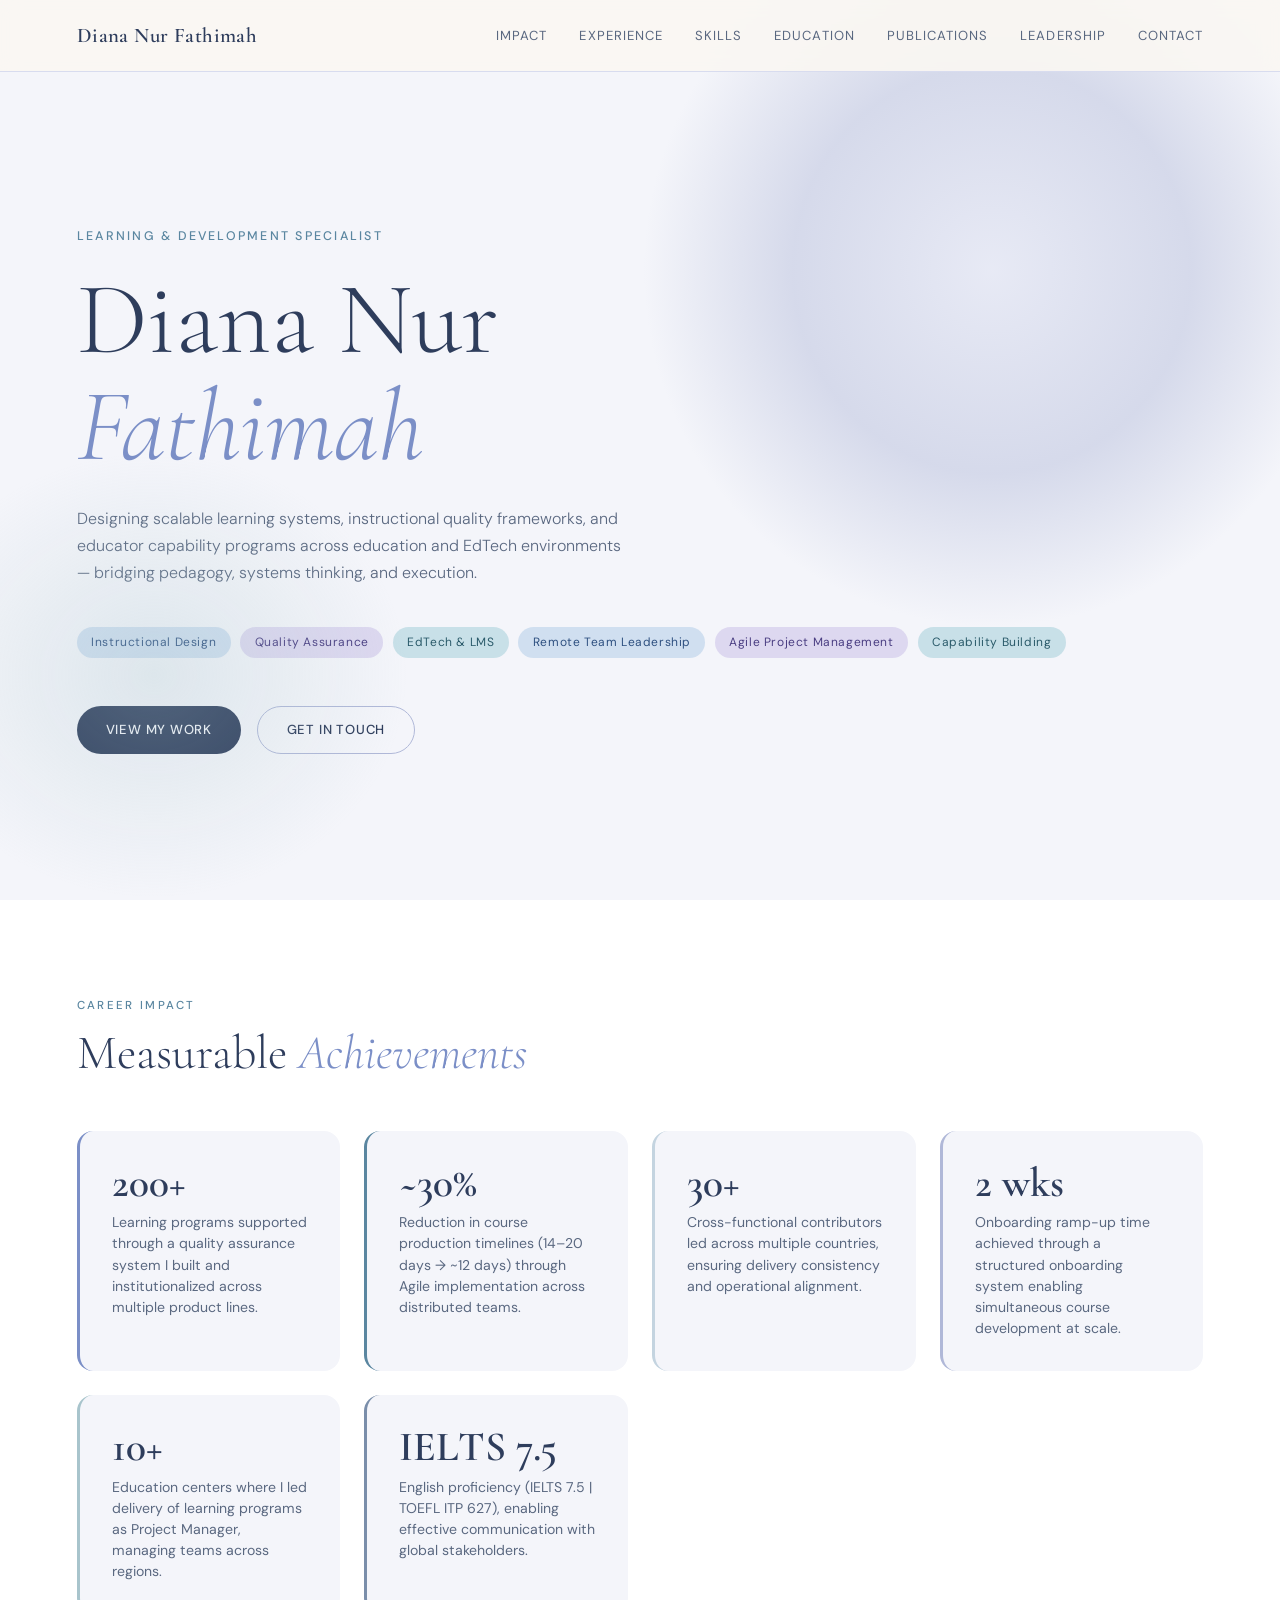
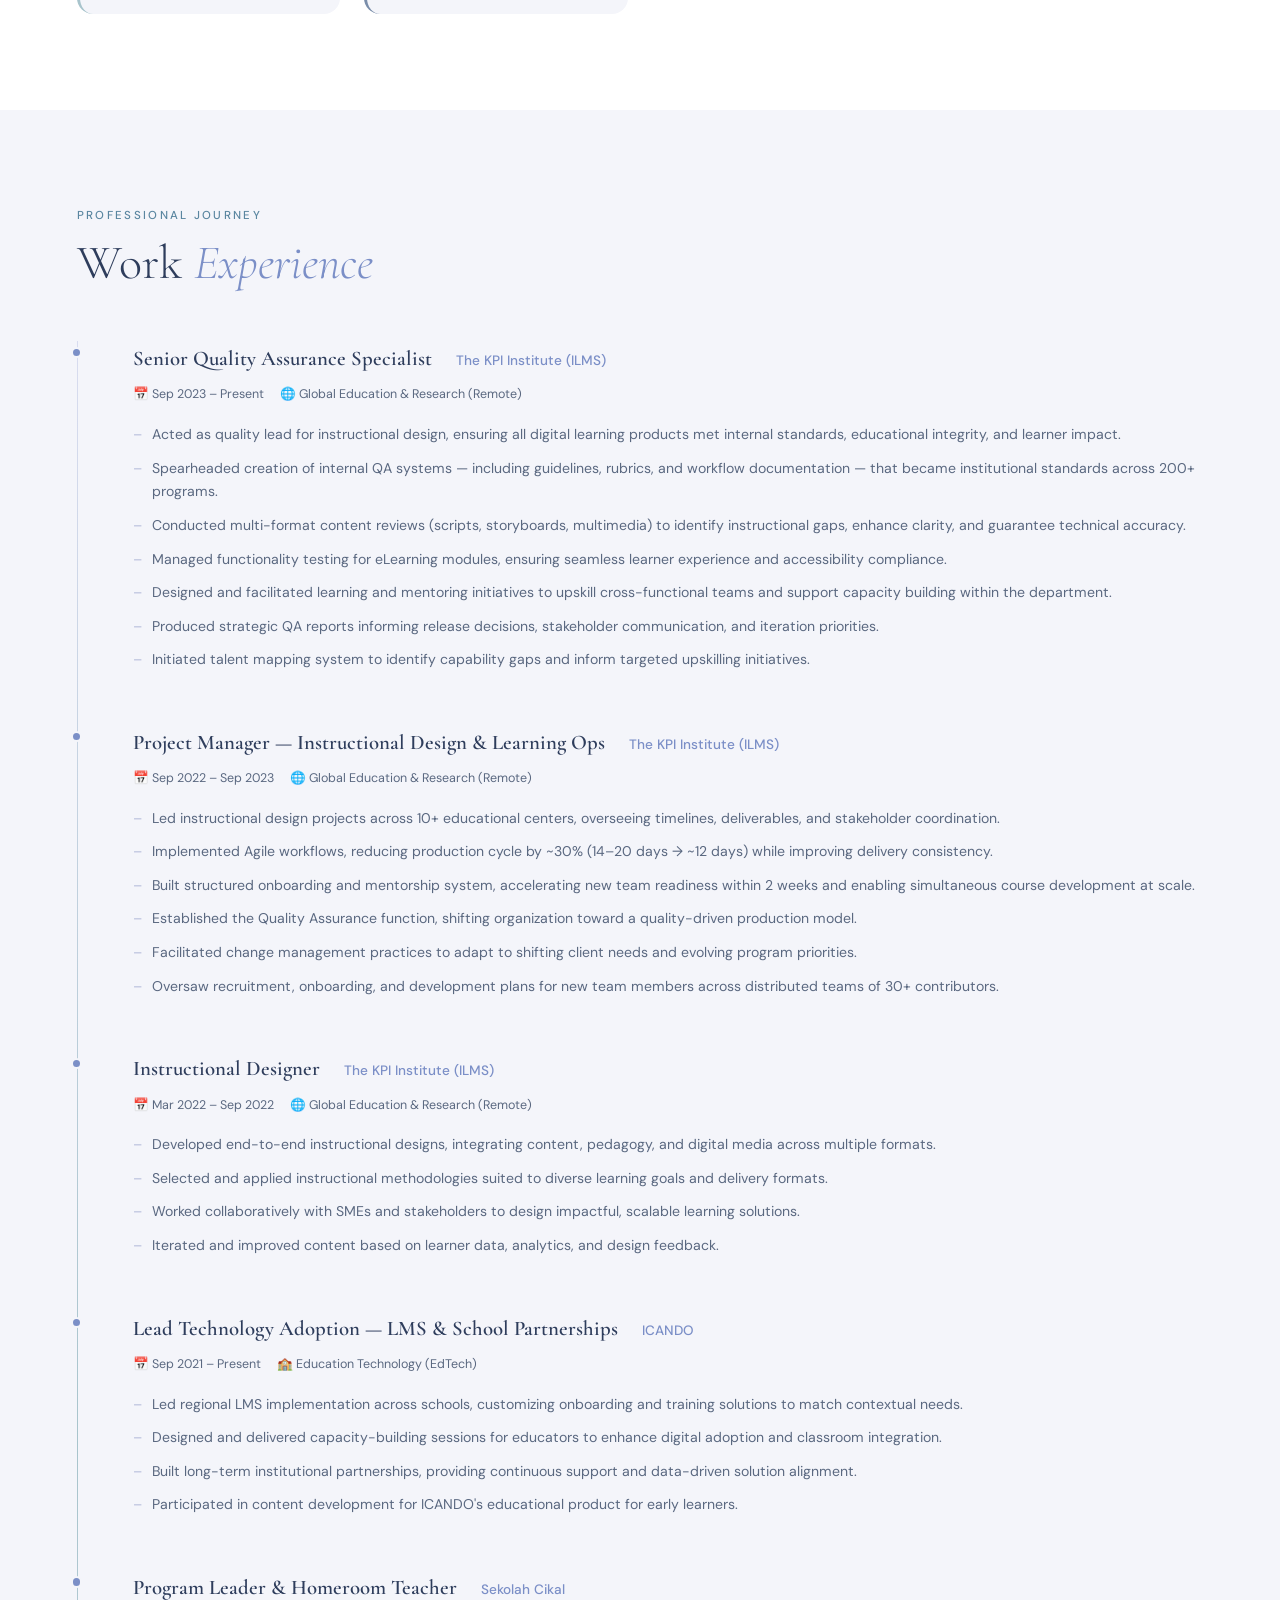
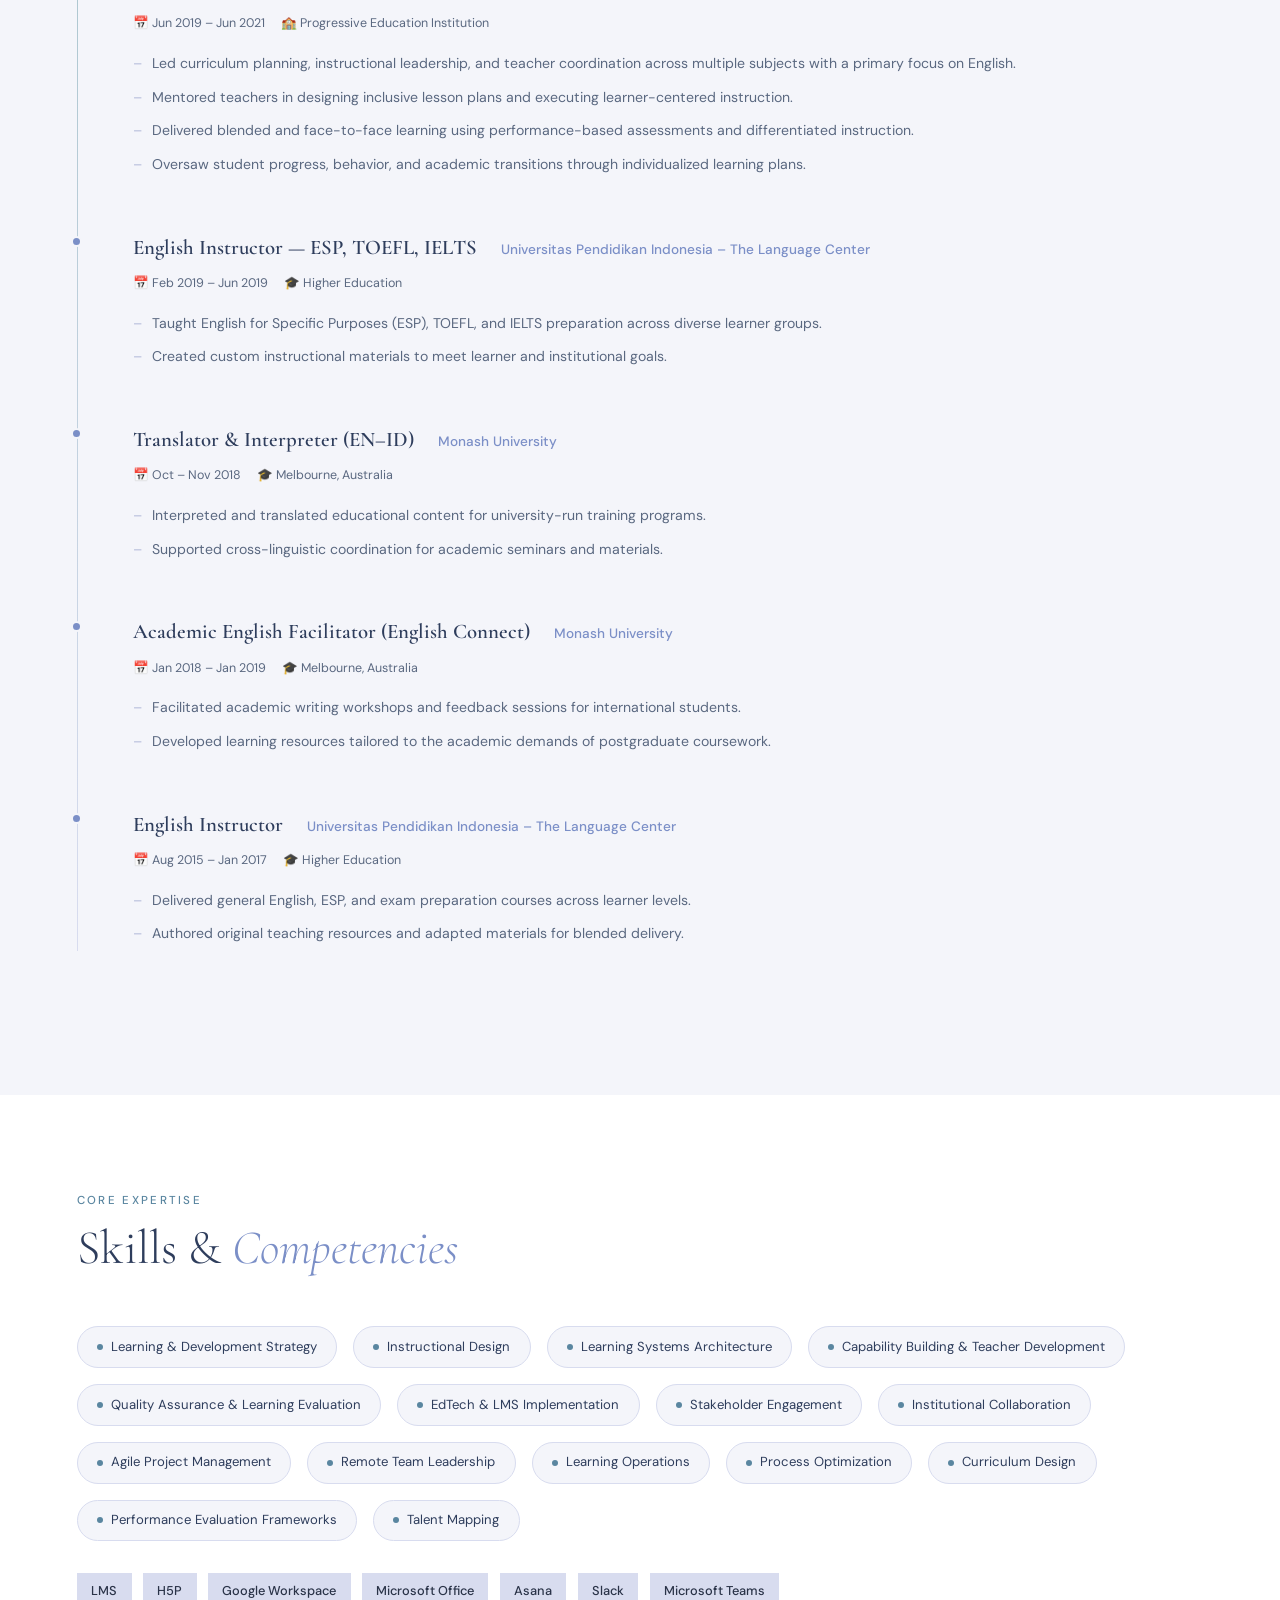
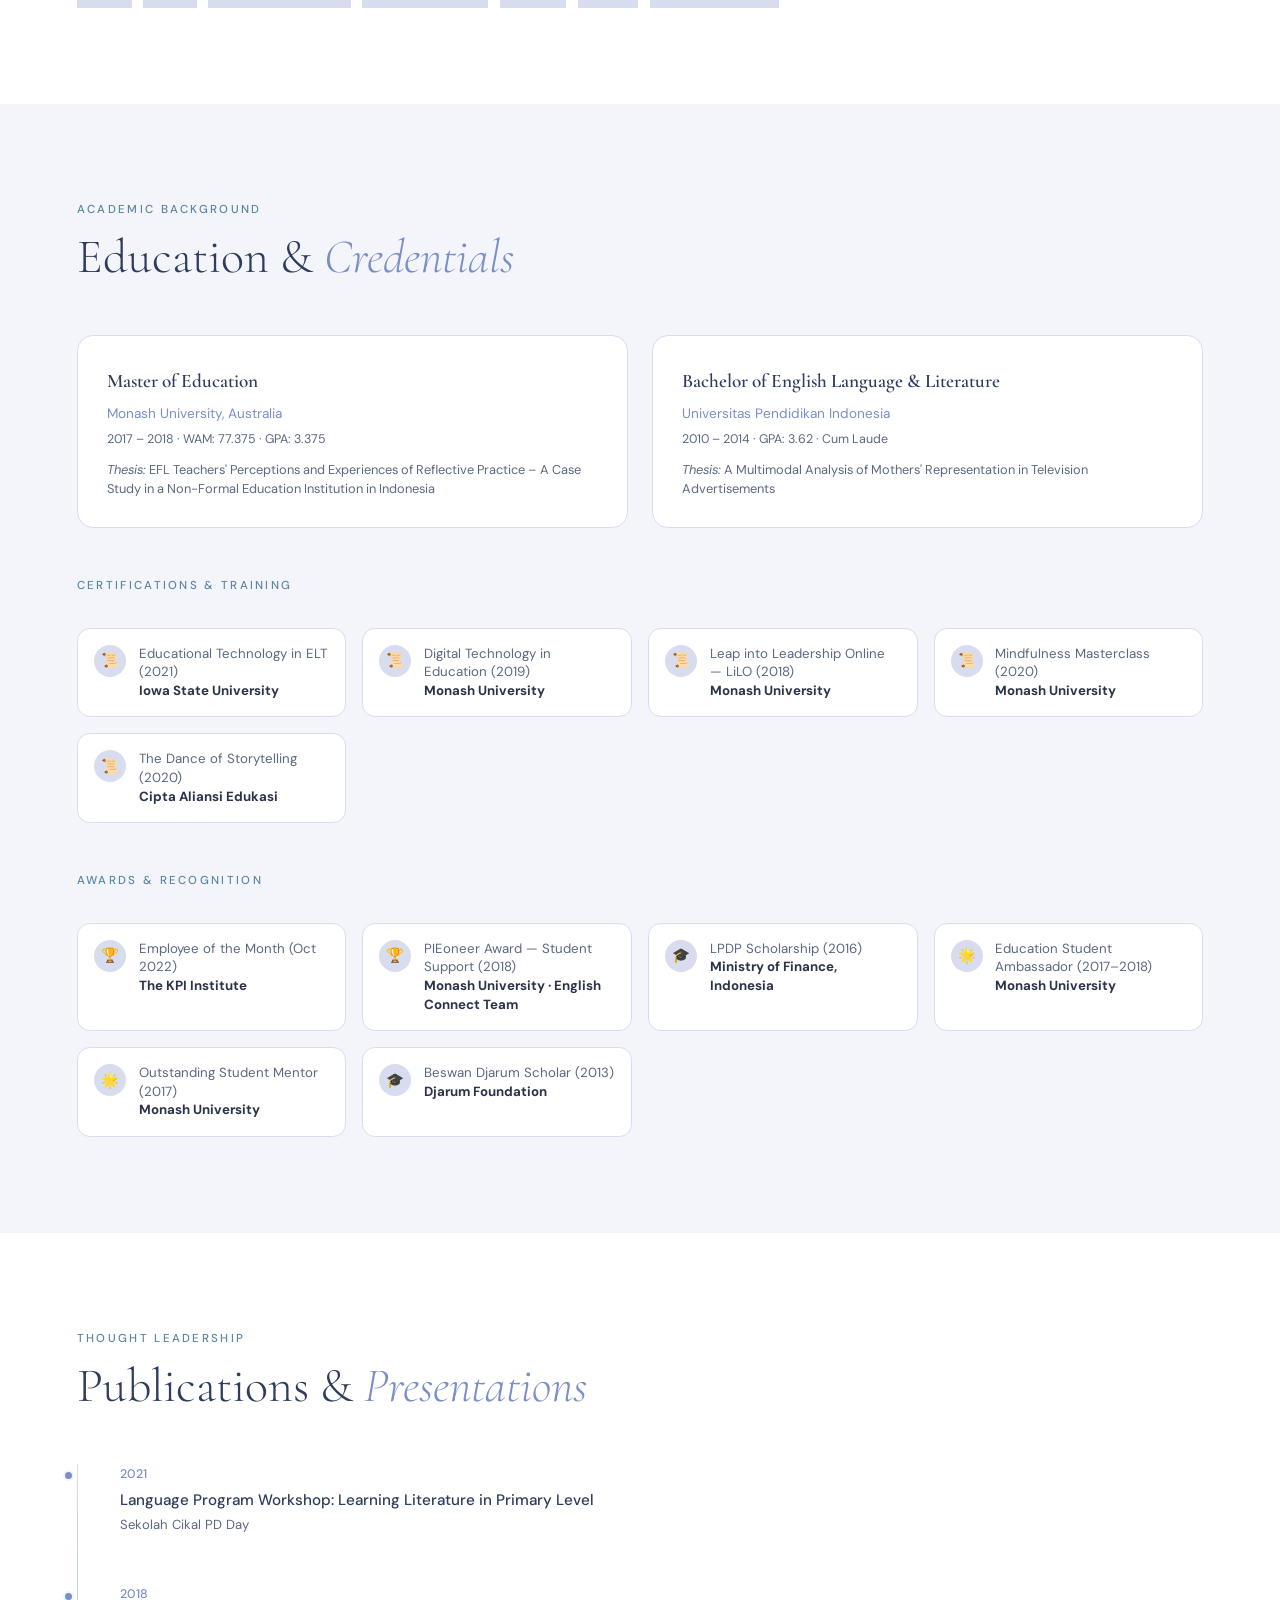
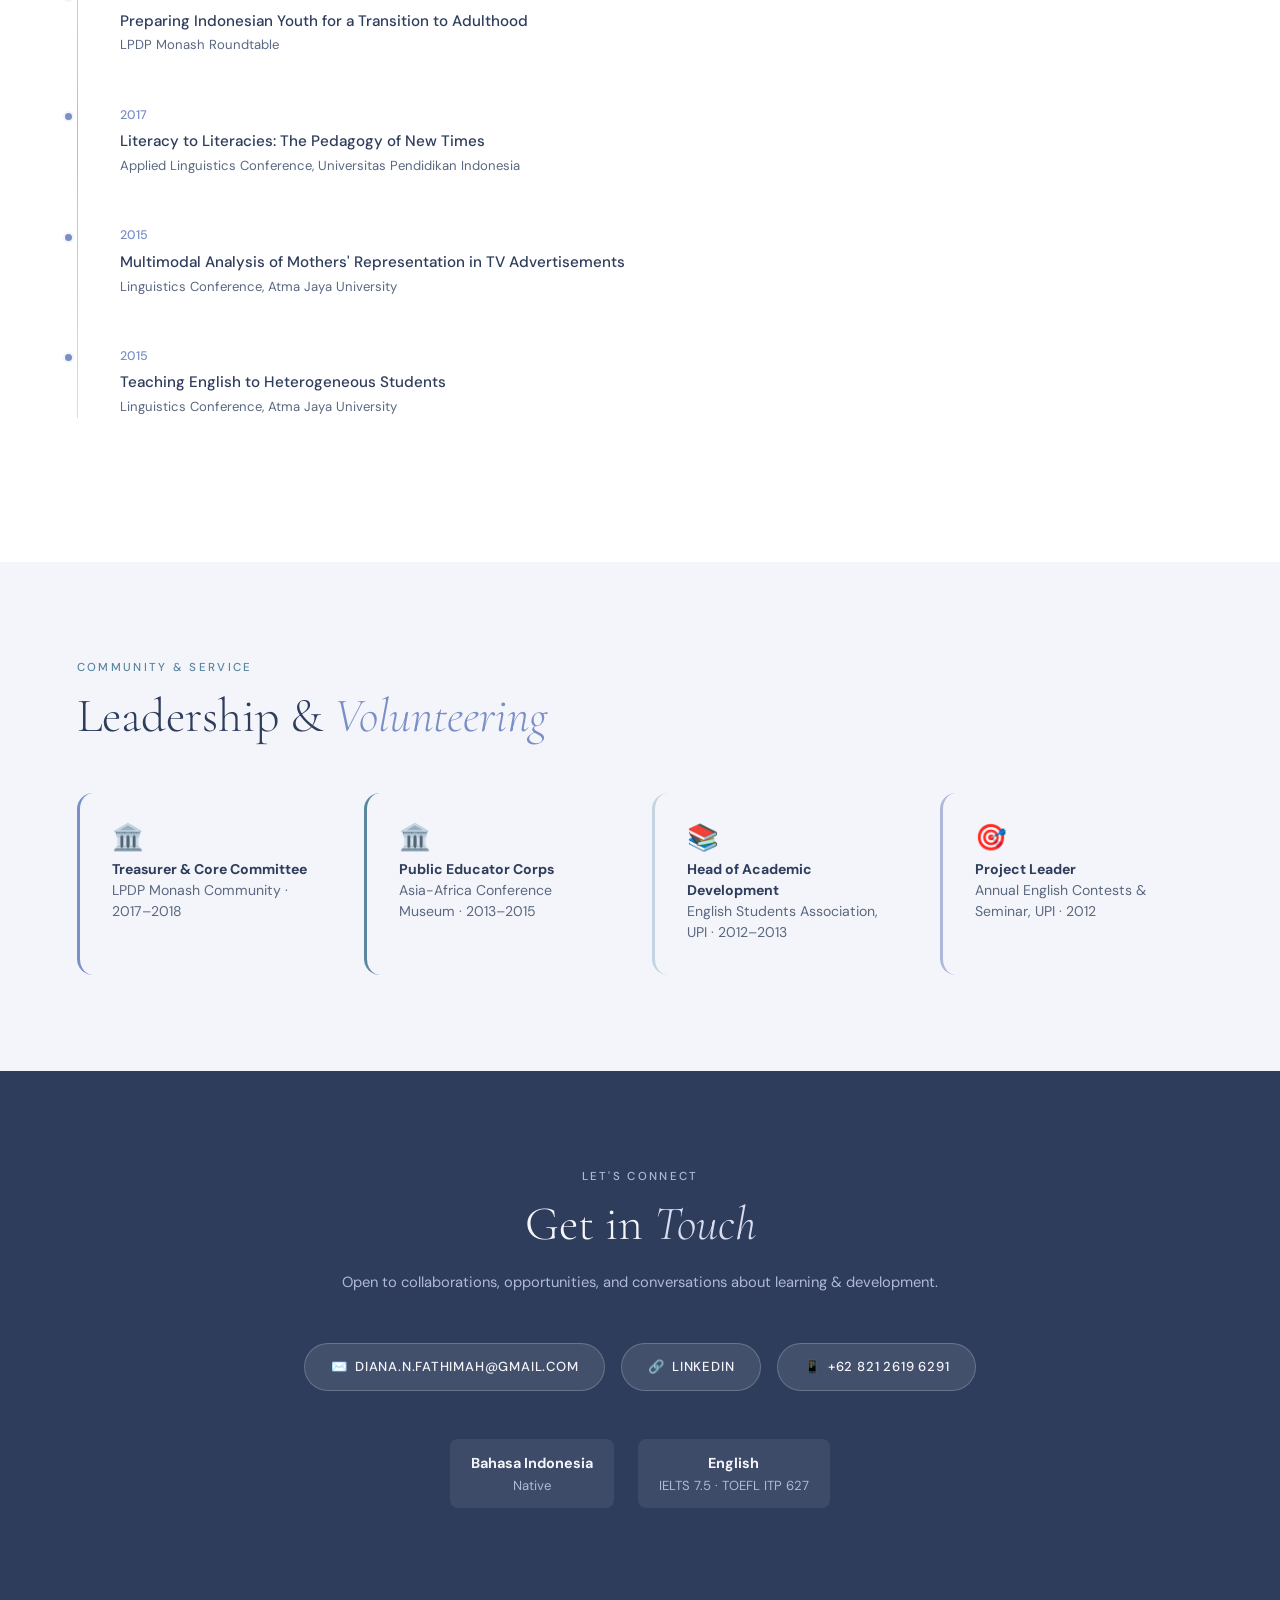
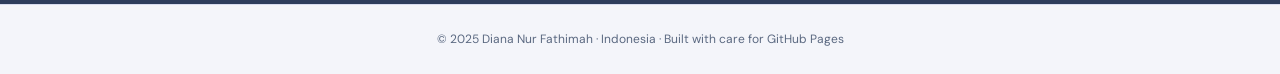
==== index.html @ 59bda188 "Add files via upload" ====
<!DOCTYPE html>
<html lang="en">
<head>
  <meta charset="UTF-8" />
  <meta name="viewport" content="width=device-width, initial-scale=1.0" />
  <title>Diana Nur Fathimah | Learning & Development Specialist</title>
  <link rel="preconnect" href="https://fonts.googleapis.com" />
  <link rel="preconnect" href="https://fonts.gstatic.com" crossorigin />
  <link href="https://fonts.googleapis.com/css2?family=Cormorant+Garamond:ital,wght@0,300;0,400;0,600;1,300;1,400&family=DM+Sans:wght@300;400;500&display=swap" rel="stylesheet" />
  <style>
    *, *::before, *::after { box-sizing: border-box; margin: 0; padding: 0; }

    :root {
      --cream:     #F4F5FA;
      --blush:     #D8DCEF;
      --dusty:     #B0B8D8;
      --sage:      #A8C4CC;
      --sage-dark: #5A86A0;
      --mist:      #C4D4E0;
      --warm-mid:  #7A8EAA;
      --warm-dark: #2E3D5C;
      --text:      #2A3348;
      --text-soft: #5A6880;
      --white:     #FFFFFF;
      --accent:    #7B8FC7;
    }

    html { scroll-behavior: smooth; }

    body {
      font-family: 'DM Sans', sans-serif;
      background-color: var(--cream);
      color: var(--text);
      line-height: 1.7;
      font-size: 15px;
    }

    /* ── NAV ── */
    nav {
      position: fixed;
      top: 0; left: 0; right: 0;
      z-index: 100;
      display: flex;
      justify-content: space-between;
      align-items: center;
      padding: 1.1rem 6vw;
      background: rgba(250,247,242,0.92);
      backdrop-filter: blur(10px);
      border-bottom: 1px solid var(--blush);
    }
    .nav-logo {
      font-family: 'Cormorant Garamond', serif;
      font-size: 1.3rem;
      font-weight: 600;
      color: var(--warm-dark);
      letter-spacing: 0.02em;
    }
    .nav-links { display: flex; gap: 2rem; list-style: none; }
    .nav-links a {
      text-decoration: none;
      color: var(--text-soft);
      font-size: 0.82rem;
      font-weight: 400;
      letter-spacing: 0.08em;
      text-transform: uppercase;
      transition: color 0.2s;
    }
    .nav-links a:hover { color: var(--accent); }

    /* ── HERO ── */
    .hero {
      min-height: 100vh;
      display: flex;
      flex-direction: column;
      justify-content: center;
      padding: 10rem 6vw 5rem;
      position: relative;
      overflow: hidden;
    }
    .hero::before {
      content: '';
      position: absolute;
      top: -10%; right: -5%;
      width: 55vw; height: 80vh;
      background: radial-gradient(ellipse at center, #D8DCEF 0%, #B0B8D8 40%, transparent 70%);
      opacity: 0.45;
      border-radius: 50%;
      pointer-events: none;
    }
    .hero::after {
      content: '';
      position: absolute;
      bottom: 0; left: -8%;
      width: 40vw; height: 50vh;
      background: radial-gradient(ellipse at center, #A8C4CC 0%, transparent 70%);
      opacity: 0.3;
      border-radius: 50%;
      pointer-events: none;
    }
    .hero-eyebrow {
      font-family: 'DM Sans', sans-serif;
      font-size: 0.78rem;
      font-weight: 500;
      letter-spacing: 0.18em;
      text-transform: uppercase;
      color: var(--sage-dark);
      margin-bottom: 1.2rem;
      animation: fadeUp 0.8s ease both;
    }
    .hero-name {
      font-family: 'Cormorant Garamond', serif;
      font-size: clamp(3.2rem, 8vw, 7rem);
      font-weight: 300;
      line-height: 1.05;
      color: var(--warm-dark);
      margin-bottom: 1.5rem;
      animation: fadeUp 0.8s 0.1s ease both;
    }
    .hero-name em {
      font-style: italic;
      color: var(--accent);
    }
    .hero-tagline {
      font-size: 1rem;
      color: var(--text-soft);
      max-width: 560px;
      font-weight: 300;
      margin-bottom: 2.5rem;
      animation: fadeUp 0.8s 0.2s ease both;
    }
    .hero-badges {
      display: flex; flex-wrap: wrap; gap: 0.6rem;
      margin-bottom: 3rem;
      animation: fadeUp 0.8s 0.3s ease both;
    }
    .badge {
      display: inline-block;
      padding: 0.35rem 0.9rem;
      border-radius: 2rem;
      font-size: 0.75rem;
      font-weight: 400;
      letter-spacing: 0.05em;
    }
    .badge-sage  { background: #D0DFF0; color: #2E5080; }
    .badge-blush { background: #DDD8F0; color: #4A3E82; }
    .badge-mist  { background: #C8E0E8; color: #2A5A6A; }
    .hero-cta {
      display: flex; gap: 1rem; flex-wrap: wrap;
      animation: fadeUp 0.8s 0.4s ease both;
    }
    .btn {
      display: inline-flex; align-items: center; gap: 0.5rem;
      padding: 0.75rem 1.8rem;
      border-radius: 2rem;
      font-size: 0.82rem;
      font-weight: 500;
      letter-spacing: 0.06em;
      text-transform: uppercase;
      text-decoration: none;
      cursor: pointer;
      transition: transform 0.2s, box-shadow 0.2s;
      border: none;
    }
    .btn:hover { transform: translateY(-2px); box-shadow: 0 8px 20px rgba(0,0,0,0.1); }
    .btn-primary { background: var(--warm-dark); color: var(--cream); }
    .btn-outline { background: transparent; color: var(--warm-dark); border: 1.5px solid var(--dusty); }

    /* ── SECTIONS ── */
    section { padding: 6rem 6vw; }
    .section-label {
      font-size: 0.72rem;
      font-weight: 500;
      letter-spacing: 0.2em;
      text-transform: uppercase;
      color: var(--sage-dark);
      margin-bottom: 0.6rem;
    }
    .section-title {
      font-family: 'Cormorant Garamond', serif;
      font-size: clamp(2rem, 4vw, 3rem);
      font-weight: 300;
      color: var(--warm-dark);
      line-height: 1.2;
      margin-bottom: 3rem;
    }
    .section-title em { font-style: italic; color: var(--accent); }

    /* ── ACHIEVEMENTS ── */
    #achievements { background: var(--white); }
    .achieve-grid {
      display: grid;
      grid-template-columns: repeat(auto-fit, minmax(260px, 1fr));
      gap: 1.5rem;
    }
    .achieve-card {
      padding: 2rem;
      border-radius: 1rem;
      background: var(--cream);
      border-left: 3px solid transparent;
      transition: transform 0.2s, box-shadow 0.2s;
      position: relative;
    }
    .achieve-card:hover { transform: translateY(-4px); box-shadow: 0 12px 30px rgba(0,0,0,0.07); }
    .achieve-card:nth-child(1) { border-color: var(--accent); }
    .achieve-card:nth-child(2) { border-color: var(--sage-dark); }
    .achieve-card:nth-child(3) { border-color: var(--mist); }
    .achieve-card:nth-child(4) { border-color: var(--dusty); }
    .achieve-card:nth-child(5) { border-color: var(--sage); }
    .achieve-card:nth-child(6) { border-color: var(--warm-mid); }
    .achieve-stat {
      font-family: 'Cormorant Garamond', serif;
      font-size: 2.6rem;
      font-weight: 600;
      color: var(--warm-dark);
      line-height: 1;
      margin-bottom: 0.5rem;
    }
    .achieve-desc { font-size: 0.88rem; color: var(--text-soft); line-height: 1.5; }

    /* ── EXPERIENCE ── */
    #experience { background: var(--cream); }
    .timeline { position: relative; padding-left: 2rem; }
    .timeline::before {
      content: '';
      position: absolute;
      left: 0; top: 0; bottom: 0;
      width: 1px;
      background: linear-gradient(to bottom, var(--blush), var(--sage), var(--blush));
    }
    .timeline-item {
      position: relative;
      margin-bottom: 3rem;
      padding-left: 1.5rem;
      opacity: 0;
      transform: translateX(-20px);
      transition: opacity 0.5s ease, transform 0.5s ease;
    }
    .timeline-item.visible { opacity: 1; transform: translateX(0); }
    .timeline-dot {
      position: absolute;
      left: -2.35rem;
      top: 0.4rem;
      width: 0.7rem; height: 0.7rem;
      border-radius: 50%;
      background: var(--accent);
      border: 2px solid var(--cream);
    }
    .job-header { display: flex; flex-wrap: wrap; gap: 0.5rem 1.5rem; align-items: baseline; margin-bottom: 0.5rem; }
    .job-title {
      font-family: 'Cormorant Garamond', serif;
      font-size: 1.3rem;
      font-weight: 600;
      color: var(--warm-dark);
    }
    .job-company { font-size: 0.85rem; color: var(--accent); font-weight: 500; }
    .job-meta { font-size: 0.78rem; color: var(--text-soft); display: flex; flex-wrap: wrap; gap: 0.4rem 1rem; margin-bottom: 0.8rem; }
    .job-bullets { list-style: none; padding: 0; }
    .job-bullets li {
      font-size: 0.88rem;
      color: var(--text-soft);
      padding: 0.3rem 0 0.3rem 1.2rem;
      position: relative;
    }
    .job-bullets li::before {
      content: '–';
      position: absolute; left: 0;
      color: var(--dusty);
    }

    /* ── COMPETENCIES ── */
    #competencies { background: var(--white); }
    .skills-container { display: flex; flex-wrap: wrap; gap: 1rem; }
    .skill-pill {
      display: inline-flex; align-items: center; gap: 0.5rem;
      padding: 0.55rem 1.2rem;
      border-radius: 2rem;
      font-size: 0.82rem;
      background: var(--cream);
      color: var(--warm-dark);
      border: 1px solid var(--blush);
      transition: background 0.2s, border-color 0.2s;
    }
    .skill-pill:hover { background: var(--blush); border-color: var(--dusty); }
    .skill-dot {
      width: 6px; height: 6px;
      border-radius: 50%;
      background: var(--sage-dark);
      flex-shrink: 0;
    }

    /* ── EDUCATION & CERTS ── */
    #education { background: var(--cream); }
    .edu-grid { display: grid; grid-template-columns: repeat(auto-fit, minmax(280px, 1fr)); gap: 1.5rem; }
    .edu-card {
      background: var(--white);
      border-radius: 1rem;
      padding: 1.8rem;
      border: 1px solid var(--blush);
      transition: transform 0.2s, box-shadow 0.2s;
    }
    .edu-card:hover { transform: translateY(-3px); box-shadow: 0 10px 25px rgba(0,0,0,0.06); }
    .edu-degree {
      font-family: 'Cormorant Garamond', serif;
      font-size: 1.2rem;
      font-weight: 600;
      color: var(--warm-dark);
      margin-bottom: 0.3rem;
    }
    .edu-inst { font-size: 0.85rem; color: var(--accent); margin-bottom: 0.25rem; }
    .edu-year { font-size: 0.78rem; color: var(--text-soft); }

    /* ── AWARDS & CERTS ── */
    .awards-grid { display: grid; grid-template-columns: repeat(auto-fit, minmax(220px, 1fr)); gap: 1rem; margin-top: 2rem; }
    .award-item {
      display: flex; align-items: flex-start; gap: 0.8rem;
      padding: 1rem;
      background: var(--white);
      border-radius: 0.8rem;
      border: 1px solid var(--blush);
    }
    .award-icon {
      flex-shrink: 0;
      width: 32px; height: 32px;
      border-radius: 50%;
      background: var(--blush);
      display: flex; align-items: center; justify-content: center;
      font-size: 0.9rem;
    }
    .award-text { font-size: 0.83rem; color: var(--text-soft); line-height: 1.4; }

    /* ── TOOLS ── */
    .tools-row { display: flex; flex-wrap: wrap; gap: 0.7rem; margin-top: 2rem; }
    .tool-tag {
      padding: 0.4rem 0.9rem;
      background: #D8DCEF;
      font-size: 0.8rem;
      font-weight: 500;
    }

    /* ── CONTACT ── */
    #contact {
      background: var(--warm-dark);
      color: var(--cream);
      text-align: center;
    }
    #contact .section-label { color: var(--dusty); }
    #contact .section-title { color: var(--cream); margin-bottom: 1rem; }
    #contact .section-title em { color: var(--blush); }
    .contact-sub { color: var(--dusty); font-size: 0.92rem; margin-bottom: 3rem; }
    .contact-links {
      display: flex; flex-wrap: wrap; justify-content: center; gap: 1rem; margin-bottom: 3rem;
    }
    .contact-link {
      display: inline-flex; align-items: center; gap: 0.5rem;
      padding: 0.75rem 1.6rem;
      border-radius: 2rem;
      text-decoration: none;
      font-size: 0.82rem;
      font-weight: 500;
      letter-spacing: 0.06em;
      text-transform: uppercase;
      background: rgba(255,255,255,0.1);
      color: var(--cream);
      border: 1px solid rgba(255,255,255,0.2);
      transition: background 0.2s, transform 0.2s;
    }
    .contact-link:hover { background: rgba(255,255,255,0.18); transform: translateY(-2px); }
    .lang-row { display: flex; justify-content: center; gap: 1.5rem; flex-wrap: wrap; }
    .lang-item {
      background: rgba(255,255,255,0.07);
      border-radius: 0.5rem;
      padding: 0.7rem 1.3rem;
      font-size: 0.82rem;
      color: var(--dusty);
    }
    .lang-item strong { color: var(--cream); display: block; font-size: 0.9rem; }

    /* ── FOOTER ── */
    footer {
      text-align: center;
      padding: 1.5rem;
      font-size: 0.75rem;
      color: var(--text-soft);
      background: var(--cream);
      border-top: 1px solid var(--blush);
    }

    /* ── ANIMATIONS ── */
    @keyframes fadeUp {
      from { opacity: 0; transform: translateY(24px); }
      to   { opacity: 1; transform: translateY(0); }
    }

    /* ── RESPONSIVE ── */
    @media (max-width: 640px) {
      nav { padding: 1rem 4vw; }
      .nav-links { gap: 1rem; }
      section { padding: 4rem 5vw; }
      .hero { padding: 8rem 5vw 4rem; }
    }
  </style>
</head>
<body>

  <!-- ── NAV ── -->
  <nav>
    <div class="nav-logo">Diana Nur Fathimah</div>
    <ul class="nav-links">
      <li><a href="#achievements">Impact</a></li>
      <li><a href="#experience">Experience</a></li>
      <li><a href="#competencies">Skills</a></li>
      <li><a href="#education">Education</a></li>
      <li><a href="#publications">Publications</a></li>
      <li><a href="#leadership">Leadership</a></li>
      <li><a href="#contact">Contact</a></li>
    </ul>
  </nav>

  <!-- ── HERO ── -->
  <section class="hero">
    <p class="hero-eyebrow">Learning &amp; Development Specialist</p>
    <h1 class="hero-name">Diana Nur<br /><em>Fathimah</em></h1>
    <p class="hero-tagline">
      Designing scalable learning systems, instructional quality frameworks, and educator capability programs across education and EdTech environments — bridging pedagogy, systems thinking, and execution.
    </p>
    <div class="hero-badges">
      <span class="badge badge-sage">Instructional Design</span>
      <span class="badge badge-blush">Quality Assurance</span>
      <span class="badge badge-mist">EdTech &amp; LMS</span>
      <span class="badge badge-sage">Remote Team Leadership</span>
      <span class="badge badge-blush">Agile Project Management</span>
      <span class="badge badge-mist">Capability Building</span>
    </div>
    <div class="hero-cta">
      <a href="#experience" class="btn btn-primary">View My Work</a>
      <a href="#contact" class="btn btn-outline">Get in Touch</a>
    </div>
  </section>

  <!-- ── ACHIEVEMENTS ── -->
  <section id="achievements">
    <p class="section-label">Career Impact</p>
    <h2 class="section-title">Measurable <em>Achievements</em></h2>
    <div class="achieve-grid">
      <div class="achieve-card">
        <div class="achieve-stat">200+</div>
        <p class="achieve-desc">Learning programs supported through a quality assurance system I built and institutionalized across multiple product lines.</p>
      </div>
      <div class="achieve-card">
        <div class="achieve-stat">~30%</div>
        <p class="achieve-desc">Reduction in course production timelines (14–20 days → ~12 days) through Agile implementation across distributed teams.</p>
      </div>
      <div class="achieve-card">
        <div class="achieve-stat">30+</div>
        <p class="achieve-desc">Cross-functional contributors led across multiple countries, ensuring delivery consistency and operational alignment.</p>
      </div>
      <div class="achieve-card">
        <div class="achieve-stat">2 wks</div>
        <p class="achieve-desc">Onboarding ramp-up time achieved through a structured onboarding system enabling simultaneous course development at scale.</p>
      </div>
      <div class="achieve-card">
        <div class="achieve-stat">10+</div>
        <p class="achieve-desc">Education centers where I led delivery of learning programs as Project Manager, managing teams across regions.</p>
      </div>
      <div class="achieve-card">
        <div class="achieve-stat">IELTS 7.5</div>
        <p class="achieve-desc">English proficiency (IELTS 7.5 | TOEFL ITP 627), enabling effective communication with global stakeholders.</p>
      </div>
    </div>
  </section>

  <!-- ── EXPERIENCE ── -->
  <section id="experience">
    <p class="section-label">Professional Journey</p>
    <h2 class="section-title">Work <em>Experience</em></h2>
    <div class="timeline">

      <div class="timeline-item">
        <div class="timeline-dot"></div>
        <div class="job-header">
          <span class="job-title">Senior Quality Assurance Specialist</span>
          <span class="job-company">The KPI Institute (ILMS)</span>
        </div>
        <div class="job-meta">
          <span>📅 Sep 2023 – Present</span>
          <span>🌐 Global Education &amp; Research (Remote)</span>
        </div>
        <ul class="job-bullets">
          <li>Acted as quality lead for instructional design, ensuring all digital learning products met internal standards, educational integrity, and learner impact.</li>
          <li>Spearheaded creation of internal QA systems — including guidelines, rubrics, and workflow documentation — that became institutional standards across 200+ programs.</li>
          <li>Conducted multi-format content reviews (scripts, storyboards, multimedia) to identify instructional gaps, enhance clarity, and guarantee technical accuracy.</li>
          <li>Managed functionality testing for eLearning modules, ensuring seamless learner experience and accessibility compliance.</li>
          <li>Designed and facilitated learning and mentoring initiatives to upskill cross-functional teams and support capacity building within the department.</li>
          <li>Produced strategic QA reports informing release decisions, stakeholder communication, and iteration priorities.</li>
          <li>Initiated talent mapping system to identify capability gaps and inform targeted upskilling initiatives.</li>
        </ul>
      </div>

      <div class="timeline-item">
        <div class="timeline-dot"></div>
        <div class="job-header">
          <span class="job-title">Project Manager — Instructional Design &amp; Learning Ops</span>
          <span class="job-company">The KPI Institute (ILMS)</span>
        </div>
        <div class="job-meta">
          <span>📅 Sep 2022 – Sep 2023</span>
          <span>🌐 Global Education &amp; Research (Remote)</span>
        </div>
        <ul class="job-bullets">
          <li>Led instructional design projects across 10+ educational centers, overseeing timelines, deliverables, and stakeholder coordination.</li>
          <li>Implemented Agile workflows, reducing production cycle by ~30% (14–20 days → ~12 days) while improving delivery consistency.</li>
          <li>Built structured onboarding and mentorship system, accelerating new team readiness within 2 weeks and enabling simultaneous course development at scale.</li>
          <li>Established the Quality Assurance function, shifting organization toward a quality-driven production model.</li>
          <li>Facilitated change management practices to adapt to shifting client needs and evolving program priorities.</li>
          <li>Oversaw recruitment, onboarding, and development plans for new team members across distributed teams of 30+ contributors.</li>
        </ul>
      </div>

      <div class="timeline-item">
        <div class="timeline-dot"></div>
        <div class="job-header">
          <span class="job-title">Instructional Designer</span>
          <span class="job-company">The KPI Institute (ILMS)</span>
        </div>
        <div class="job-meta">
          <span>📅 Mar 2022 – Sep 2022</span>
          <span>🌐 Global Education &amp; Research (Remote)</span>
        </div>
        <ul class="job-bullets">
          <li>Developed end-to-end instructional designs, integrating content, pedagogy, and digital media across multiple formats.</li>
          <li>Selected and applied instructional methodologies suited to diverse learning goals and delivery formats.</li>
          <li>Worked collaboratively with SMEs and stakeholders to design impactful, scalable learning solutions.</li>
          <li>Iterated and improved content based on learner data, analytics, and design feedback.</li>
        </ul>
      </div>

      <div class="timeline-item">
        <div class="timeline-dot"></div>
        <div class="job-header">
          <span class="job-title">Lead Technology Adoption — LMS &amp; School Partnerships</span>
          <span class="job-company">ICANDO</span>
        </div>
        <div class="job-meta">
          <span>📅 Sep 2021 – Present</span>
          <span>🏫 Education Technology (EdTech)</span>
        </div>
        <ul class="job-bullets">
          <li>Led regional LMS implementation across schools, customizing onboarding and training solutions to match contextual needs.</li>
          <li>Designed and delivered capacity-building sessions for educators to enhance digital adoption and classroom integration.</li>
          <li>Built long-term institutional partnerships, providing continuous support and data-driven solution alignment.</li>
          <li>Participated in content development for ICANDO's educational product for early learners.</li>
        </ul>
      </div>

      <div class="timeline-item">
        <div class="timeline-dot"></div>
        <div class="job-header">
          <span class="job-title">Program Leader &amp; Homeroom Teacher</span>
          <span class="job-company">Sekolah Cikal</span>
        </div>
        <div class="job-meta">
          <span>📅 Jun 2019 – Jun 2021</span>
          <span>🏫 Progressive Education Institution</span>
        </div>
        <ul class="job-bullets">
          <li>Led curriculum planning, instructional leadership, and teacher coordination across multiple subjects with a primary focus on English.</li>
          <li>Mentored teachers in designing inclusive lesson plans and executing learner-centered instruction.</li>
          <li>Delivered blended and face-to-face learning using performance-based assessments and differentiated instruction.</li>
          <li>Oversaw student progress, behavior, and academic transitions through individualized learning plans.</li>
        </ul>
      </div>

      <div class="timeline-item">
        <div class="timeline-dot"></div>
        <div class="job-header">
          <span class="job-title">English Instructor — ESP, TOEFL, IELTS</span>
          <span class="job-company">Universitas Pendidikan Indonesia – The Language Center</span>
        </div>
        <div class="job-meta">
          <span>📅 Feb 2019 – Jun 2019</span>
          <span>🎓 Higher Education</span>
        </div>
        <ul class="job-bullets">
          <li>Taught English for Specific Purposes (ESP), TOEFL, and IELTS preparation across diverse learner groups.</li>
          <li>Created custom instructional materials to meet learner and institutional goals.</li>
        </ul>
      </div>

      <div class="timeline-item">
        <div class="timeline-dot"></div>
        <div class="job-header">
          <span class="job-title">Translator &amp; Interpreter (EN–ID)</span>
          <span class="job-company">Monash University</span>
        </div>
        <div class="job-meta">
          <span>📅 Oct – Nov 2018</span>
          <span>🎓 Melbourne, Australia</span>
        </div>
        <ul class="job-bullets">
          <li>Interpreted and translated educational content for university-run training programs.</li>
          <li>Supported cross-linguistic coordination for academic seminars and materials.</li>
        </ul>
      </div>

      <div class="timeline-item">
        <div class="timeline-dot"></div>
        <div class="job-header">
          <span class="job-title">Academic English Facilitator (English Connect)</span>
          <span class="job-company">Monash University</span>
        </div>
        <div class="job-meta">
          <span>📅 Jan 2018 – Jan 2019</span>
          <span>🎓 Melbourne, Australia</span>
        </div>
        <ul class="job-bullets">
          <li>Facilitated academic writing workshops and feedback sessions for international students.</li>
          <li>Developed learning resources tailored to the academic demands of postgraduate coursework.</li>
        </ul>
      </div>

      <div class="timeline-item">
        <div class="timeline-dot"></div>
        <div class="job-header">
          <span class="job-title">English Instructor</span>
          <span class="job-company">Universitas Pendidikan Indonesia – The Language Center</span>
        </div>
        <div class="job-meta">
          <span>📅 Aug 2015 – Jan 2017</span>
          <span>🎓 Higher Education</span>
        </div>
        <ul class="job-bullets">
          <li>Delivered general English, ESP, and exam preparation courses across learner levels.</li>
          <li>Authored original teaching resources and adapted materials for blended delivery.</li>
        </ul>
      </div>

    </div>
  </section>

  <!-- ── COMPETENCIES ── -->
  <section id="competencies">
    <p class="section-label">Core Expertise</p>
    <h2 class="section-title">Skills &amp; <em>Competencies</em></h2>
    <div class="skills-container">
      <span class="skill-pill"><span class="skill-dot"></span>Learning &amp; Development Strategy</span>
      <span class="skill-pill"><span class="skill-dot"></span>Instructional Design</span>
      <span class="skill-pill"><span class="skill-dot"></span>Learning Systems Architecture</span>
      <span class="skill-pill"><span class="skill-dot"></span>Capability Building &amp; Teacher Development</span>
      <span class="skill-pill"><span class="skill-dot"></span>Quality Assurance &amp; Learning Evaluation</span>
      <span class="skill-pill"><span class="skill-dot"></span>EdTech &amp; LMS Implementation</span>
      <span class="skill-pill"><span class="skill-dot"></span>Stakeholder Engagement</span>
      <span class="skill-pill"><span class="skill-dot"></span>Institutional Collaboration</span>
      <span class="skill-pill"><span class="skill-dot"></span>Agile Project Management</span>
      <span class="skill-pill"><span class="skill-dot"></span>Remote Team Leadership</span>
      <span class="skill-pill"><span class="skill-dot"></span>Learning Operations</span>
      <span class="skill-pill"><span class="skill-dot"></span>Process Optimization</span>
      <span class="skill-pill"><span class="skill-dot"></span>Curriculum Design</span>
      <span class="skill-pill"><span class="skill-dot"></span>Performance Evaluation Frameworks</span>
      <span class="skill-pill"><span class="skill-dot"></span>Talent Mapping</span>
    </div>

    <div class="tools-row">
      <span class="tool-tag">LMS</span>
      <span class="tool-tag">H5P</span>
      <span class="tool-tag">Google Workspace</span>
      <span class="tool-tag">Microsoft Office</span>
      <span class="tool-tag">Asana</span>
      <span class="tool-tag">Slack</span>
      <span class="tool-tag">Microsoft Teams</span>
    </div>
  </section>

  <!-- ── EDUCATION ── -->
  <section id="education">
    <p class="section-label">Academic Background</p>
    <h2 class="section-title">Education &amp; <em>Credentials</em></h2>
    <div class="edu-grid">
      <div class="edu-card">
        <div class="edu-degree">Master of Education</div>
        <div class="edu-inst">Monash University, Australia</div>
        <div class="edu-year">2017 – 2018 · WAM: 77.375 · GPA: 3.375</div>
        <p style="font-size:0.8rem; color:var(--text-soft); margin-top:0.6rem; line-height:1.5;">
          <em>Thesis:</em> EFL Teachers' Perceptions and Experiences of Reflective Practice – A Case Study in a Non-Formal Education Institution in Indonesia
        </p>
      </div>
      <div class="edu-card">
        <div class="edu-degree">Bachelor of English Language &amp; Literature</div>
        <div class="edu-inst">Universitas Pendidikan Indonesia</div>
        <div class="edu-year">2010 – 2014 · GPA: 3.62 · Cum Laude</div>
        <p style="font-size:0.8rem; color:var(--text-soft); margin-top:0.6rem; line-height:1.5;">
          <em>Thesis:</em> A Multimodal Analysis of Mothers' Representation in Television Advertisements
        </p>
      </div>
    </div>

    <p class="section-label" style="margin-top: 3rem;">Certifications &amp; Training</p>
    <div class="awards-grid">
      <div class="award-item">
        <div class="award-icon">📜</div>
        <div class="award-text">Educational Technology in ELT (2021)<br /><strong style="color: var(--text);">Iowa State University</strong></div>
      </div>
      <div class="award-item">
        <div class="award-icon">📜</div>
        <div class="award-text">Digital Technology in Education (2019)<br /><strong style="color: var(--text);">Monash University</strong></div>
      </div>
      <div class="award-item">
        <div class="award-icon">📜</div>
        <div class="award-text">Leap into Leadership Online — LiLO (2018)<br /><strong style="color: var(--text);">Monash University</strong></div>
      </div>
      <div class="award-item">
        <div class="award-icon">📜</div>
        <div class="award-text">Mindfulness Masterclass (2020)<br /><strong style="color: var(--text);">Monash University</strong></div>
      </div>
      <div class="award-item">
        <div class="award-icon">📜</div>
        <div class="award-text">The Dance of Storytelling (2020)<br /><strong style="color: var(--text);">Cipta Aliansi Edukasi</strong></div>
      </div>
    </div>

    <p class="section-label" style="margin-top: 3rem;">Awards &amp; Recognition</p>
    <div class="awards-grid">
      <div class="award-item">
        <div class="award-icon">🏆</div>
        <div class="award-text">Employee of the Month (Oct 2022)<br /><strong style="color: var(--text);">The KPI Institute</strong></div>
      </div>
      <div class="award-item">
        <div class="award-icon">🏆</div>
        <div class="award-text">PIEoneer Award — Student Support (2018)<br /><strong style="color: var(--text);">Monash University · English Connect Team</strong></div>
      </div>
      <div class="award-item">
        <div class="award-icon">🎓</div>
        <div class="award-text">LPDP Scholarship (2016)<br /><strong style="color: var(--text);">Ministry of Finance, Indonesia</strong></div>
      </div>
      <div class="award-item">
        <div class="award-icon">🌟</div>
        <div class="award-text">Education Student Ambassador (2017–2018)<br /><strong style="color: var(--text);">Monash University</strong></div>
      </div>
      <div class="award-item">
        <div class="award-icon">🌟</div>
        <div class="award-text">Outstanding Student Mentor (2017)<br /><strong style="color: var(--text);">Monash University</strong></div>
      </div>
      <div class="award-item">
        <div class="award-icon">🎓</div>
        <div class="award-text">Beswan Djarum Scholar (2013)<br /><strong style="color: var(--text);">Djarum Foundation</strong></div>
      </div>
    </div>
  </section>

  <!-- ── PUBLICATIONS ── -->
  <section id="publications" style="background: var(--white);">
    <p class="section-label">Thought Leadership</p>
    <h2 class="section-title">Publications &amp; <em>Presentations</em></h2>
    <div class="timeline" style="padding-left: 1.5rem;">
      <div class="timeline-item" style="padding-left:1.2rem;">
        <div class="timeline-dot"></div>
        <div style="font-size:0.78rem; color:var(--accent); font-weight:500; margin-bottom:0.2rem;">2021</div>
        <div style="font-size:0.95rem; color:var(--warm-dark); font-weight:500;">Language Program Workshop: Learning Literature in Primary Level</div>
        <div style="font-size:0.82rem; color:var(--text-soft);">Sekolah Cikal PD Day</div>
      </div>
      <div class="timeline-item" style="padding-left:1.2rem;">
        <div class="timeline-dot"></div>
        <div style="font-size:0.78rem; color:var(--accent); font-weight:500; margin-bottom:0.2rem;">2018</div>
        <div style="font-size:0.95rem; color:var(--warm-dark); font-weight:500;">Preparing Indonesian Youth for a Transition to Adulthood</div>
        <div style="font-size:0.82rem; color:var(--text-soft);">LPDP Monash Roundtable</div>
      </div>
      <div class="timeline-item" style="padding-left:1.2rem;">
        <div class="timeline-dot"></div>
        <div style="font-size:0.78rem; color:var(--accent); font-weight:500; margin-bottom:0.2rem;">2017</div>
        <div style="font-size:0.95rem; color:var(--warm-dark); font-weight:500;">Literacy to Literacies: The Pedagogy of New Times</div>
        <div style="font-size:0.82rem; color:var(--text-soft);">Applied Linguistics Conference, Universitas Pendidikan Indonesia</div>
      </div>
      <div class="timeline-item" style="padding-left:1.2rem;">
        <div class="timeline-dot"></div>
        <div style="font-size:0.78rem; color:var(--accent); font-weight:500; margin-bottom:0.2rem;">2015</div>
        <div style="font-size:0.95rem; color:var(--warm-dark); font-weight:500;">Multimodal Analysis of Mothers' Representation in TV Advertisements</div>
        <div style="font-size:0.82rem; color:var(--text-soft);">Linguistics Conference, Atma Jaya University</div>
      </div>
      <div class="timeline-item" style="padding-left:1.2rem;">
        <div class="timeline-dot"></div>
        <div style="font-size:0.78rem; color:var(--accent); font-weight:500; margin-bottom:0.2rem;">2015</div>
        <div style="font-size:0.95rem; color:var(--warm-dark); font-weight:500;">Teaching English to Heterogeneous Students</div>
        <div style="font-size:0.82rem; color:var(--text-soft);">Linguistics Conference, Atma Jaya University</div>
      </div>
    </div>
  </section>

  <!-- ── LEADERSHIP ── -->
  <section id="leadership" style="background: var(--cream);">
    <p class="section-label">Community &amp; Service</p>
    <h2 class="section-title">Leadership &amp; <em>Volunteering</em></h2>
    <div class="achieve-grid">
      <div class="achieve-card">
        <div class="achieve-stat" style="font-size:1.6rem;">🏛️</div>
        <p class="achieve-desc" style="margin-top:0.4rem;"><strong style="color:var(--warm-dark);">Treasurer &amp; Core Committee</strong><br />LPDP Monash Community · 2017–2018</p>
      </div>
      <div class="achieve-card">
        <div class="achieve-stat" style="font-size:1.6rem;">🏛️</div>
        <p class="achieve-desc" style="margin-top:0.4rem;"><strong style="color:var(--warm-dark);">Public Educator Corps</strong><br />Asia-Africa Conference Museum · 2013–2015</p>
      </div>
      <div class="achieve-card">
        <div class="achieve-stat" style="font-size:1.6rem;">📚</div>
        <p class="achieve-desc" style="margin-top:0.4rem;"><strong style="color:var(--warm-dark);">Head of Academic Development</strong><br />English Students Association, UPI · 2012–2013</p>
      </div>
      <div class="achieve-card">
        <div class="achieve-stat" style="font-size:1.6rem;">🎯</div>
        <p class="achieve-desc" style="margin-top:0.4rem;"><strong style="color:var(--warm-dark);">Project Leader</strong><br />Annual English Contests &amp; Seminar, UPI · 2012</p>
      </div>
    </div>
  </section>

  <!-- ── CONTACT ── -->
  <section id="contact">
    <p class="section-label">Let's Connect</p>
    <h2 class="section-title">Get in <em>Touch</em></h2>
    <p class="contact-sub">Open to collaborations, opportunities, and conversations about learning &amp; development.</p>
    <div class="contact-links">
      <a href="mailto:diana.n.fathimah@gmail.com" class="contact-link">✉️ &nbsp;diana.n.fathimah@gmail.com</a>
      <a href="https://linkedin.com/in/diana-nur-fathimah-1809aa43" target="_blank" rel="noopener" class="contact-link">🔗 &nbsp;LinkedIn</a>
      <a href="tel:+6282126196291" class="contact-link">📱 &nbsp;+62 821 2619 6291</a>
    </div>
    <div class="lang-row">
      <div class="lang-item"><strong>Bahasa Indonesia</strong>Native</div>
      <div class="lang-item"><strong>English</strong>IELTS 7.5 · TOEFL ITP 627</div>
    </div>
  </section>

  <!-- ── FOOTER ── -->
  <footer>
    <p>© 2025 Diana Nur Fathimah · Indonesia · Built with care for GitHub Pages</p>
  </footer>

  <script>
    // Intersection Observer for timeline animation
    const items = document.querySelectorAll('.timeline-item');
    const observer = new IntersectionObserver(entries => {
      entries.forEach(e => {
        if (e.isIntersecting) {
          e.target.classList.add('visible');
          observer.unobserve(e.target);
        }
      });
    }, { threshold: 0.15 });
    items.forEach(i => observer.observe(i));
  </script>
</body>
</html>
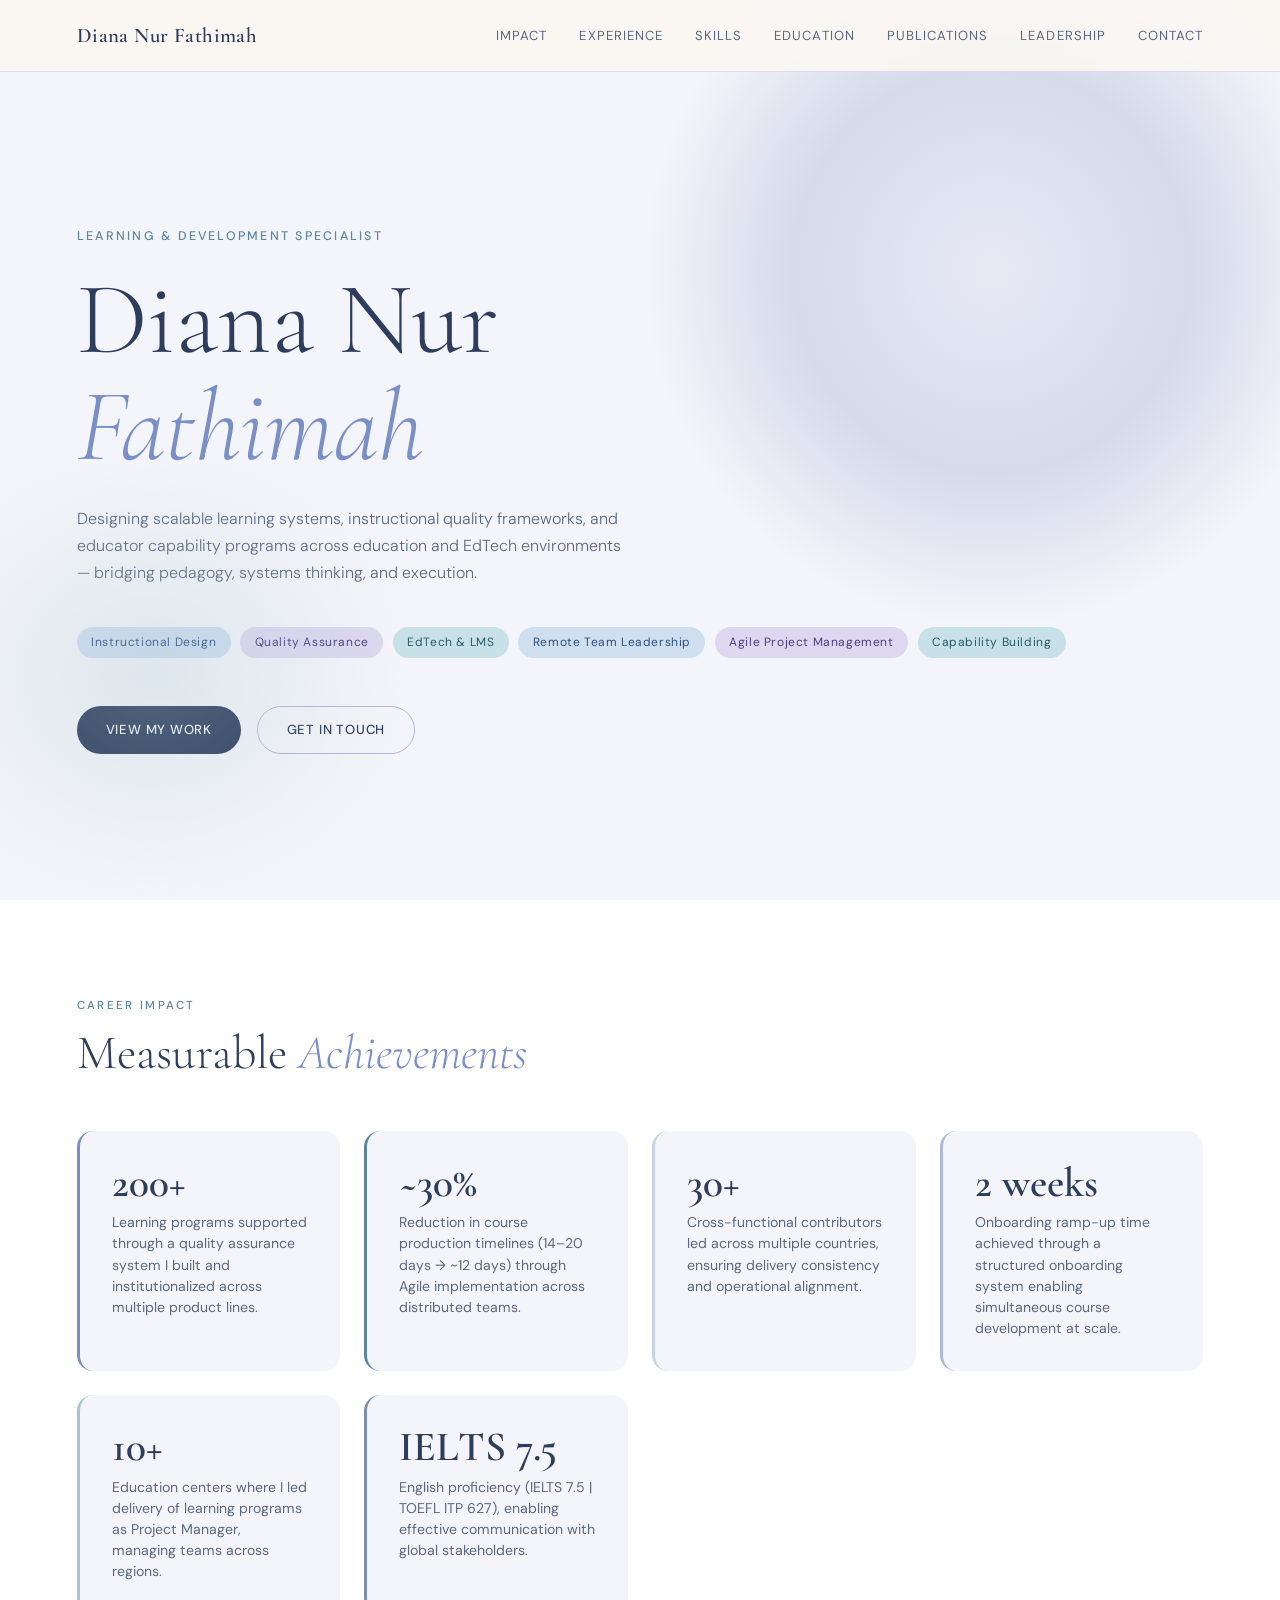
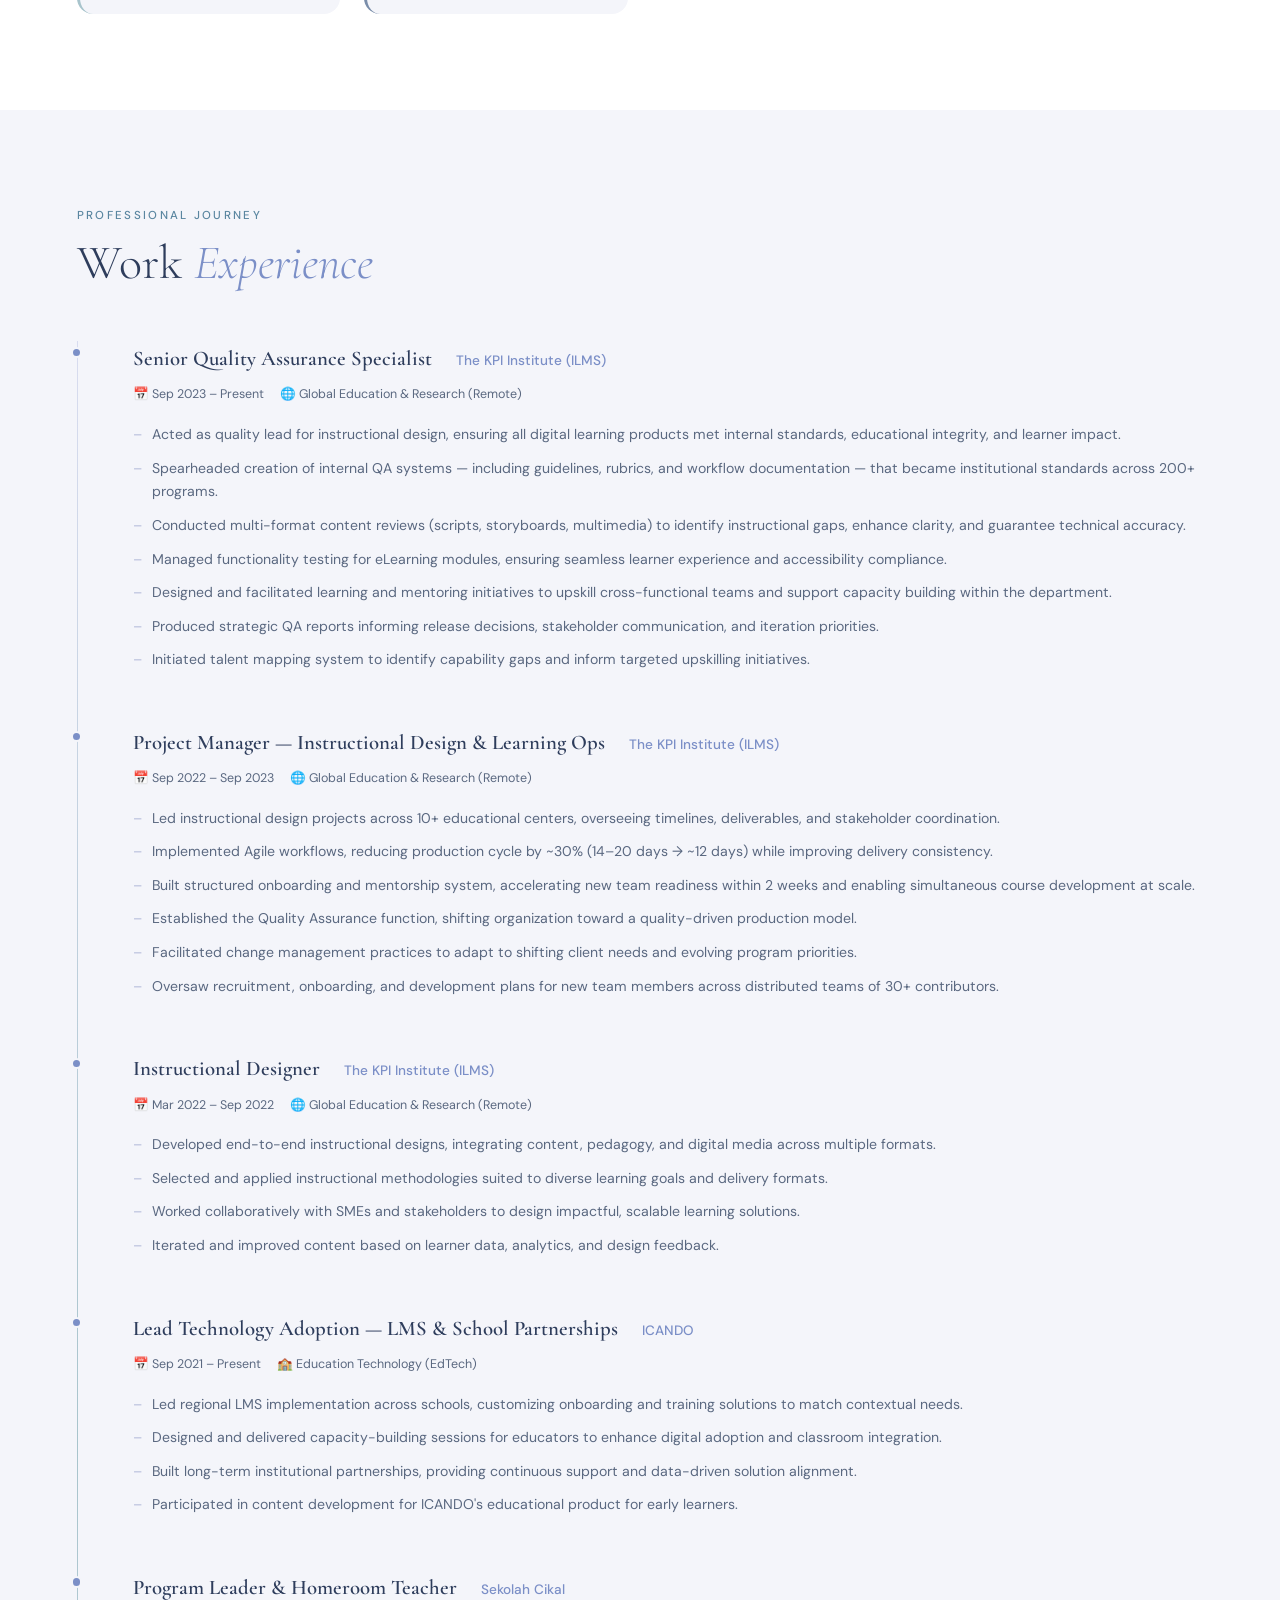
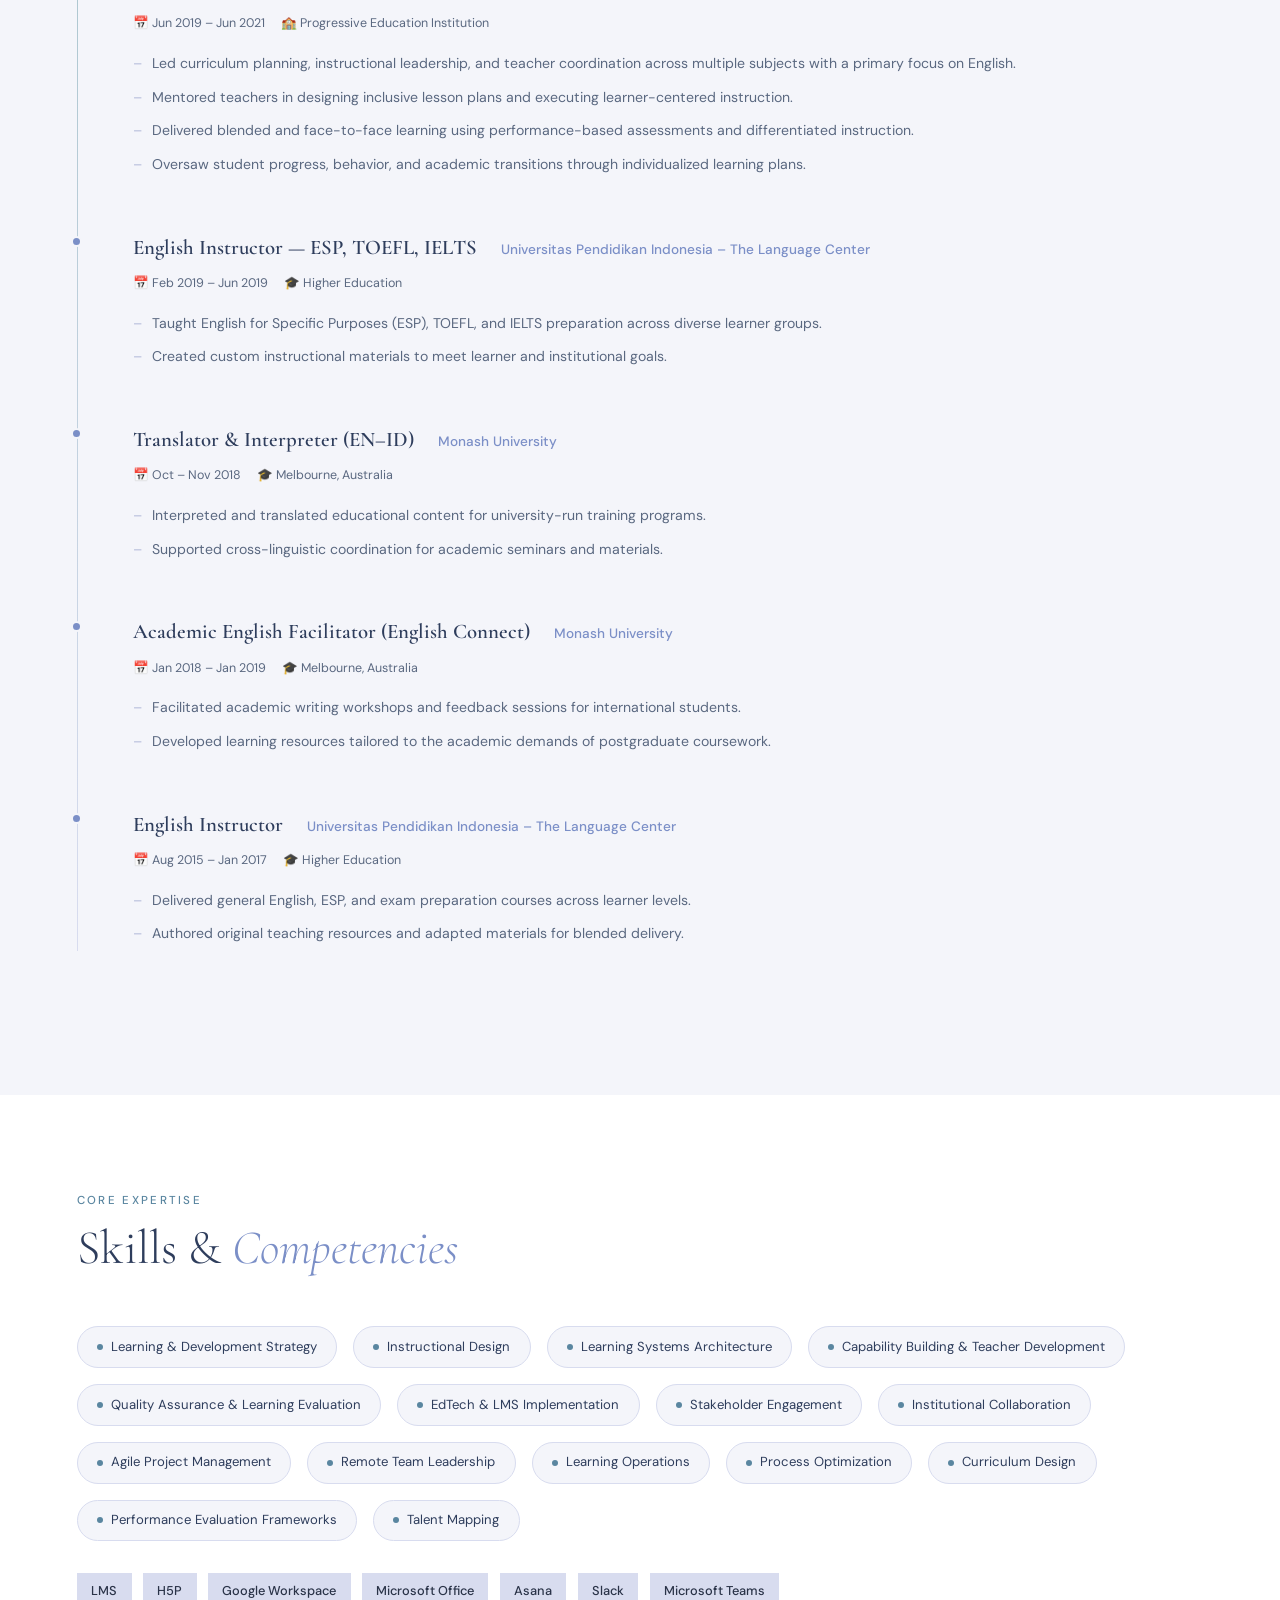
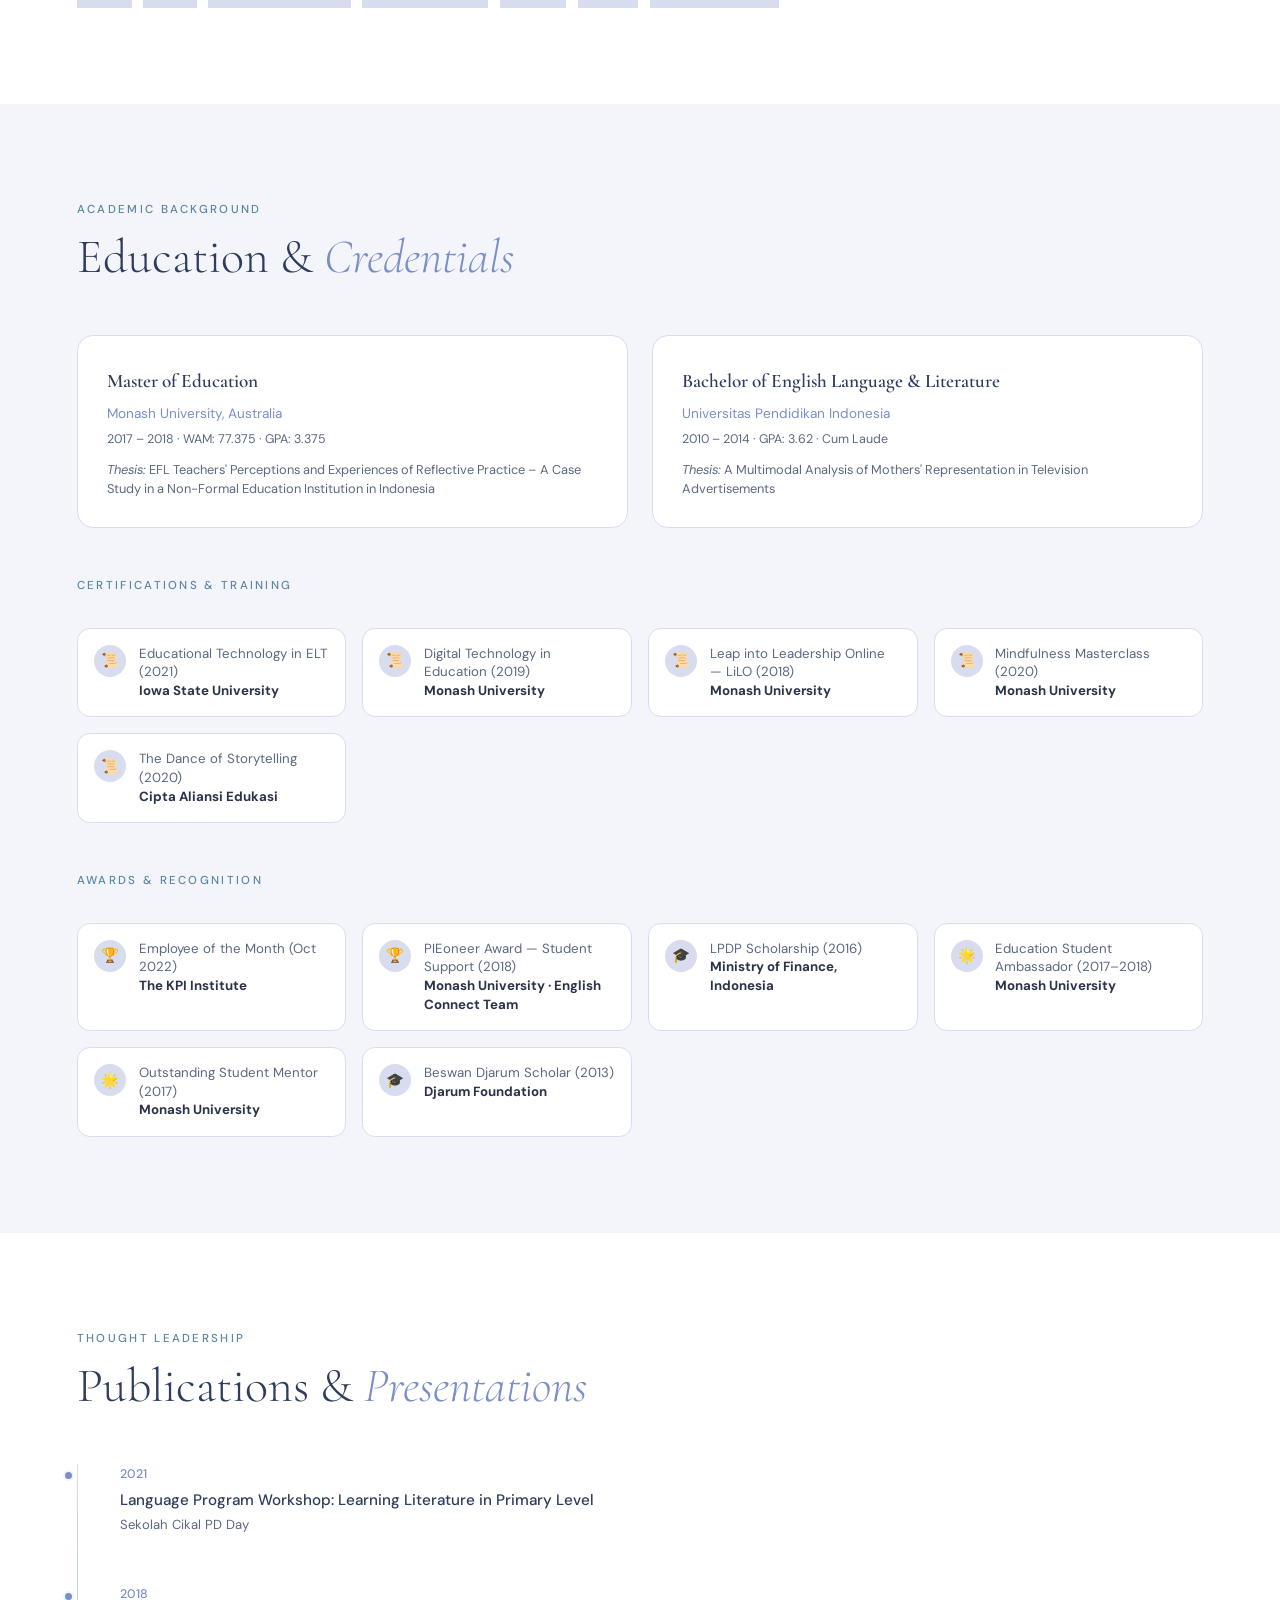
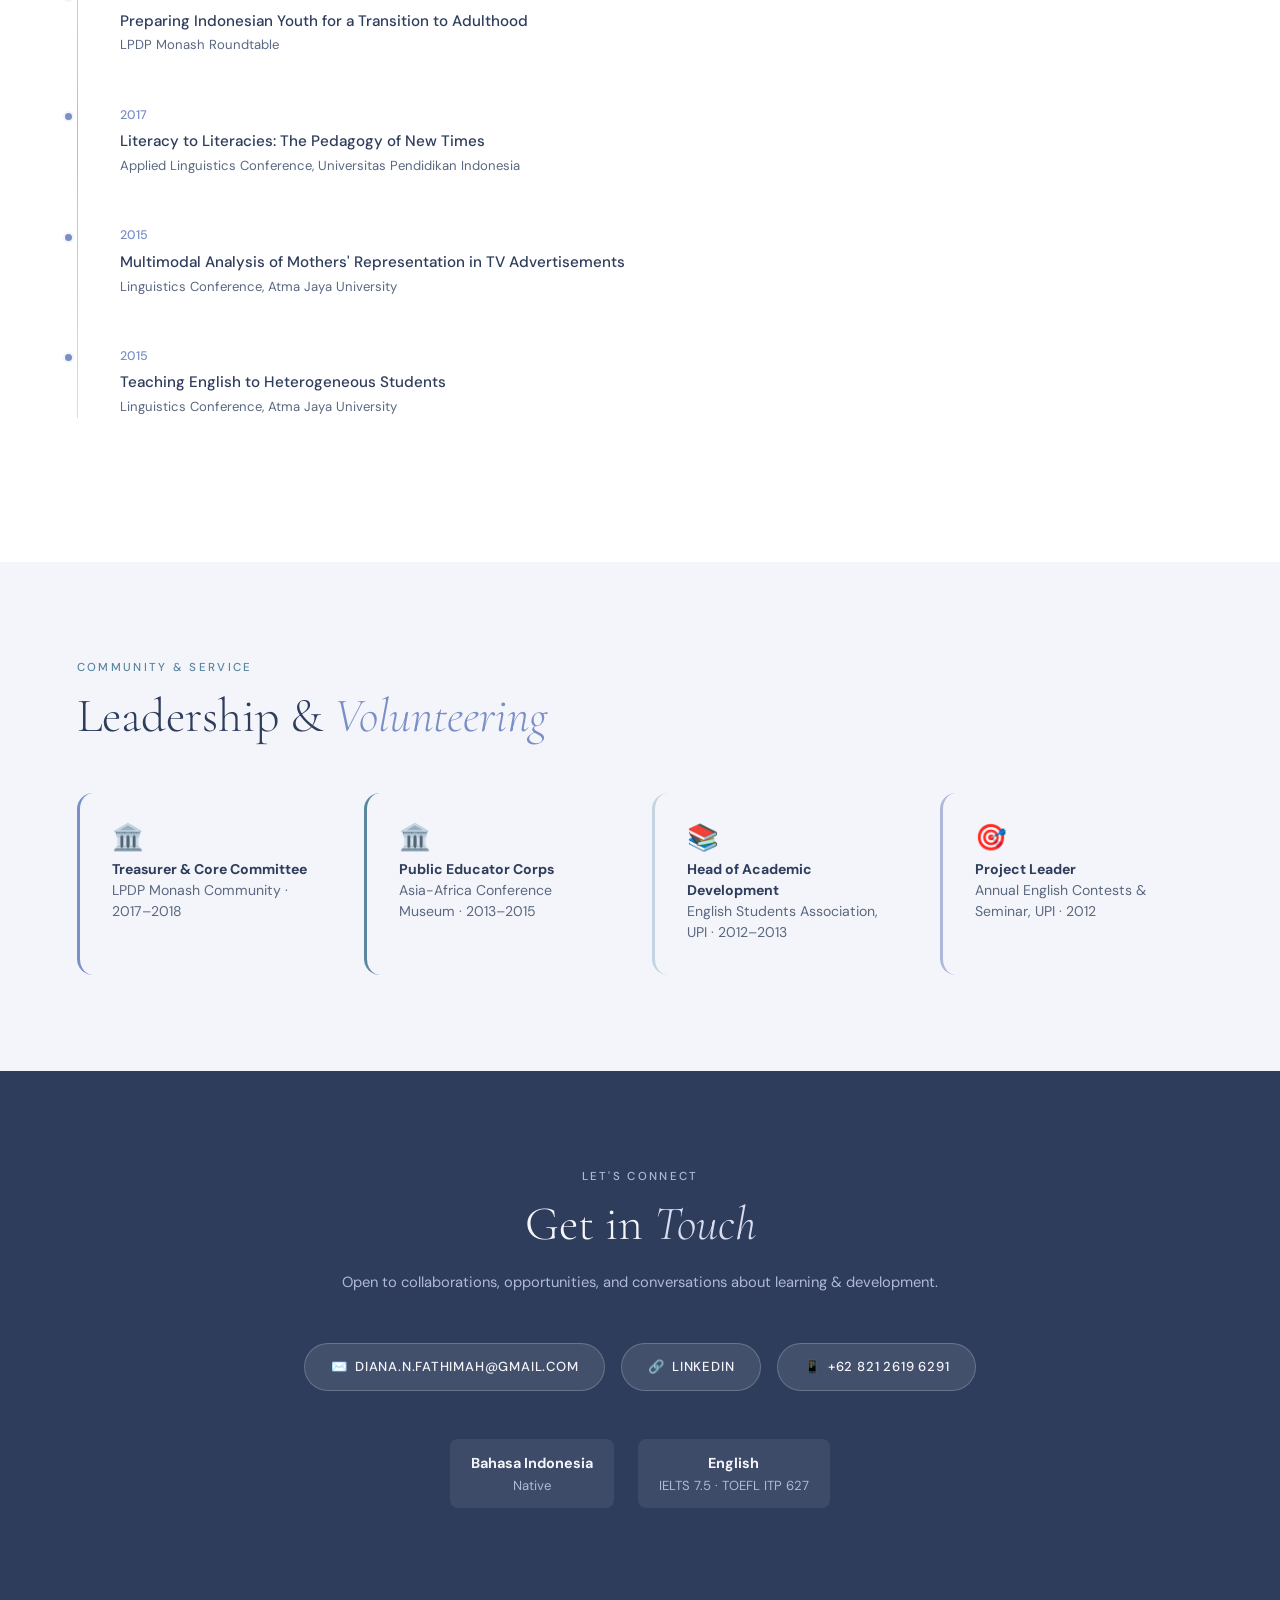
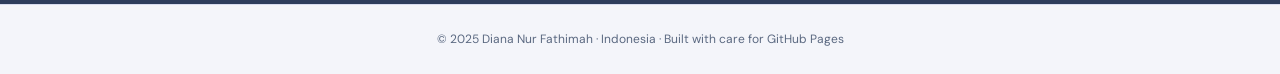
==== commit 475fd5f5: "Update index.html" ====
--- a/index.html
+++ b/index.html
@@ -455,7 +455,7 @@
         <p class="achieve-desc">Cross-functional contributors led across multiple countries, ensuring delivery consistency and operational alignment.</p>
       </div>
       <div class="achieve-card">
-        <div class="achieve-stat">2 wks</div>
+        <div class="achieve-stat">2 weeks</div>
         <p class="achieve-desc">Onboarding ramp-up time achieved through a structured onboarding system enabling simultaneous course development at scale.</p>
       </div>
       <div class="achieve-card">
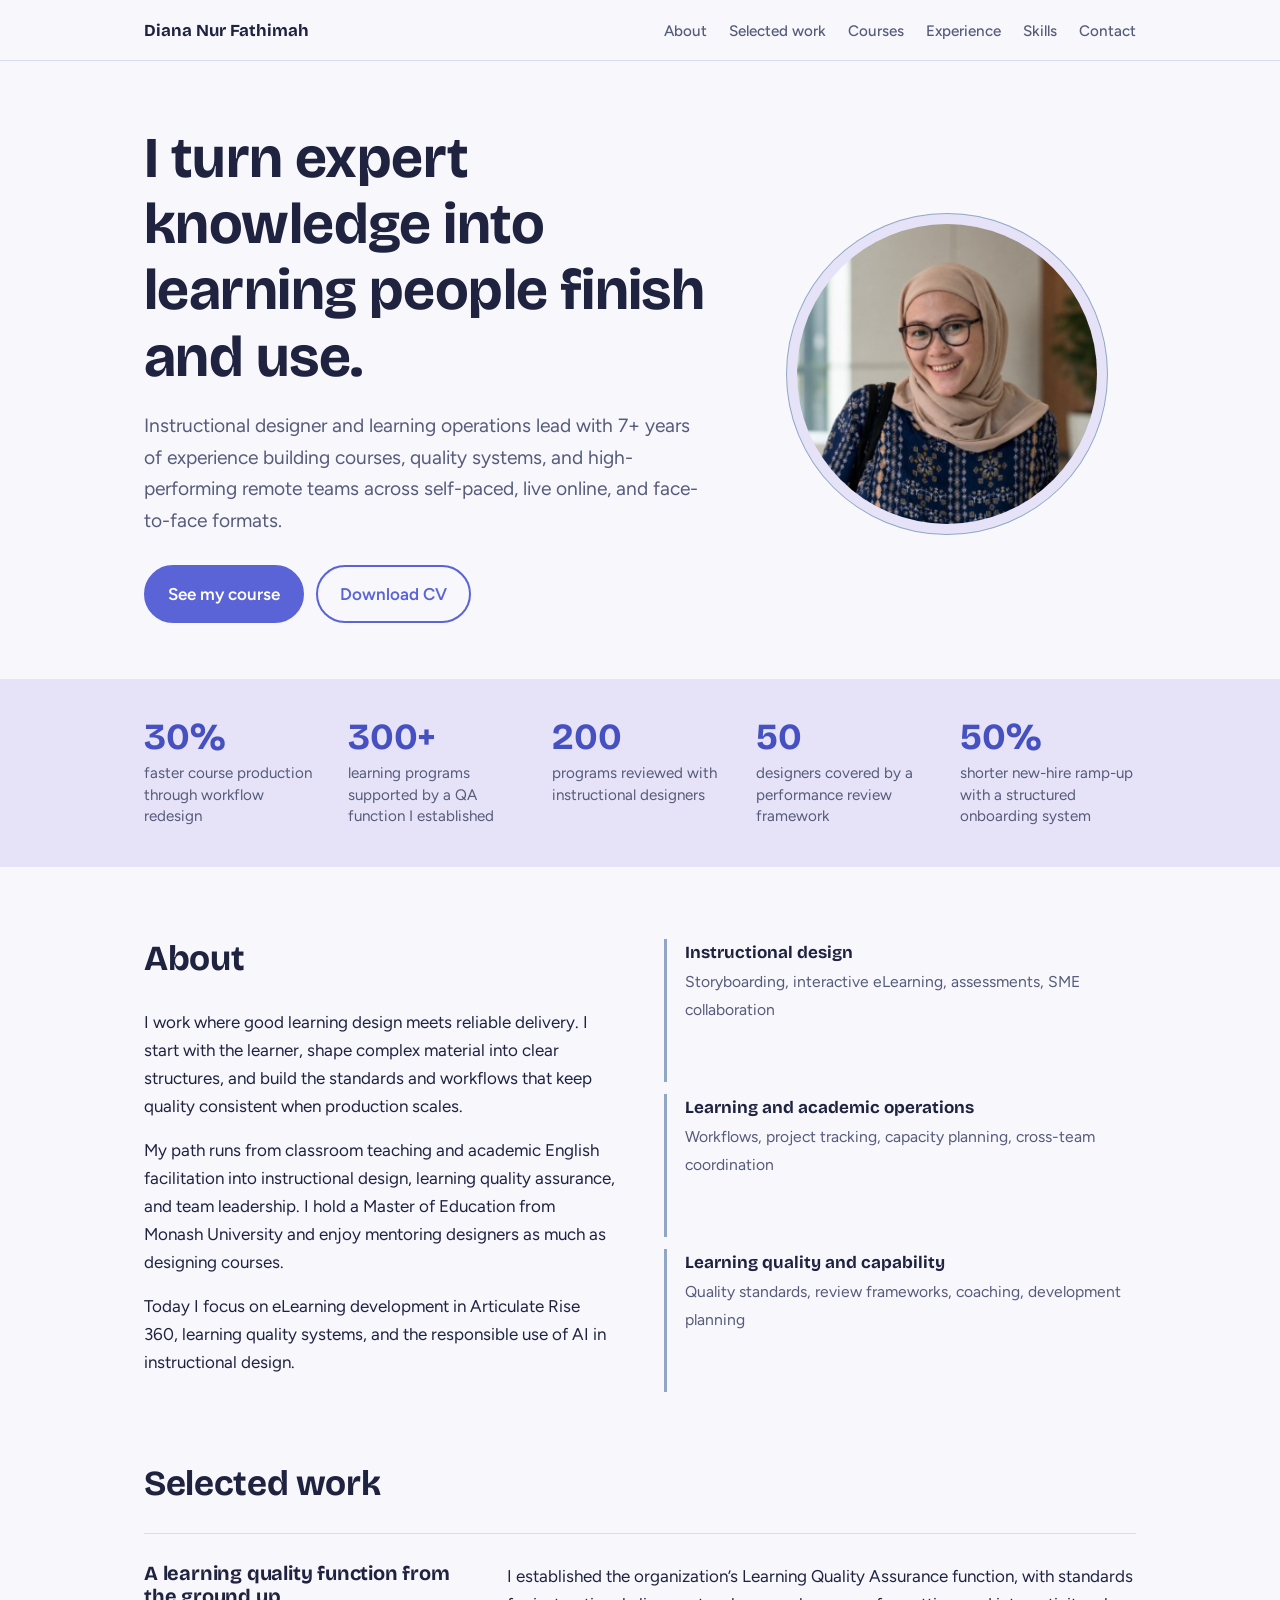
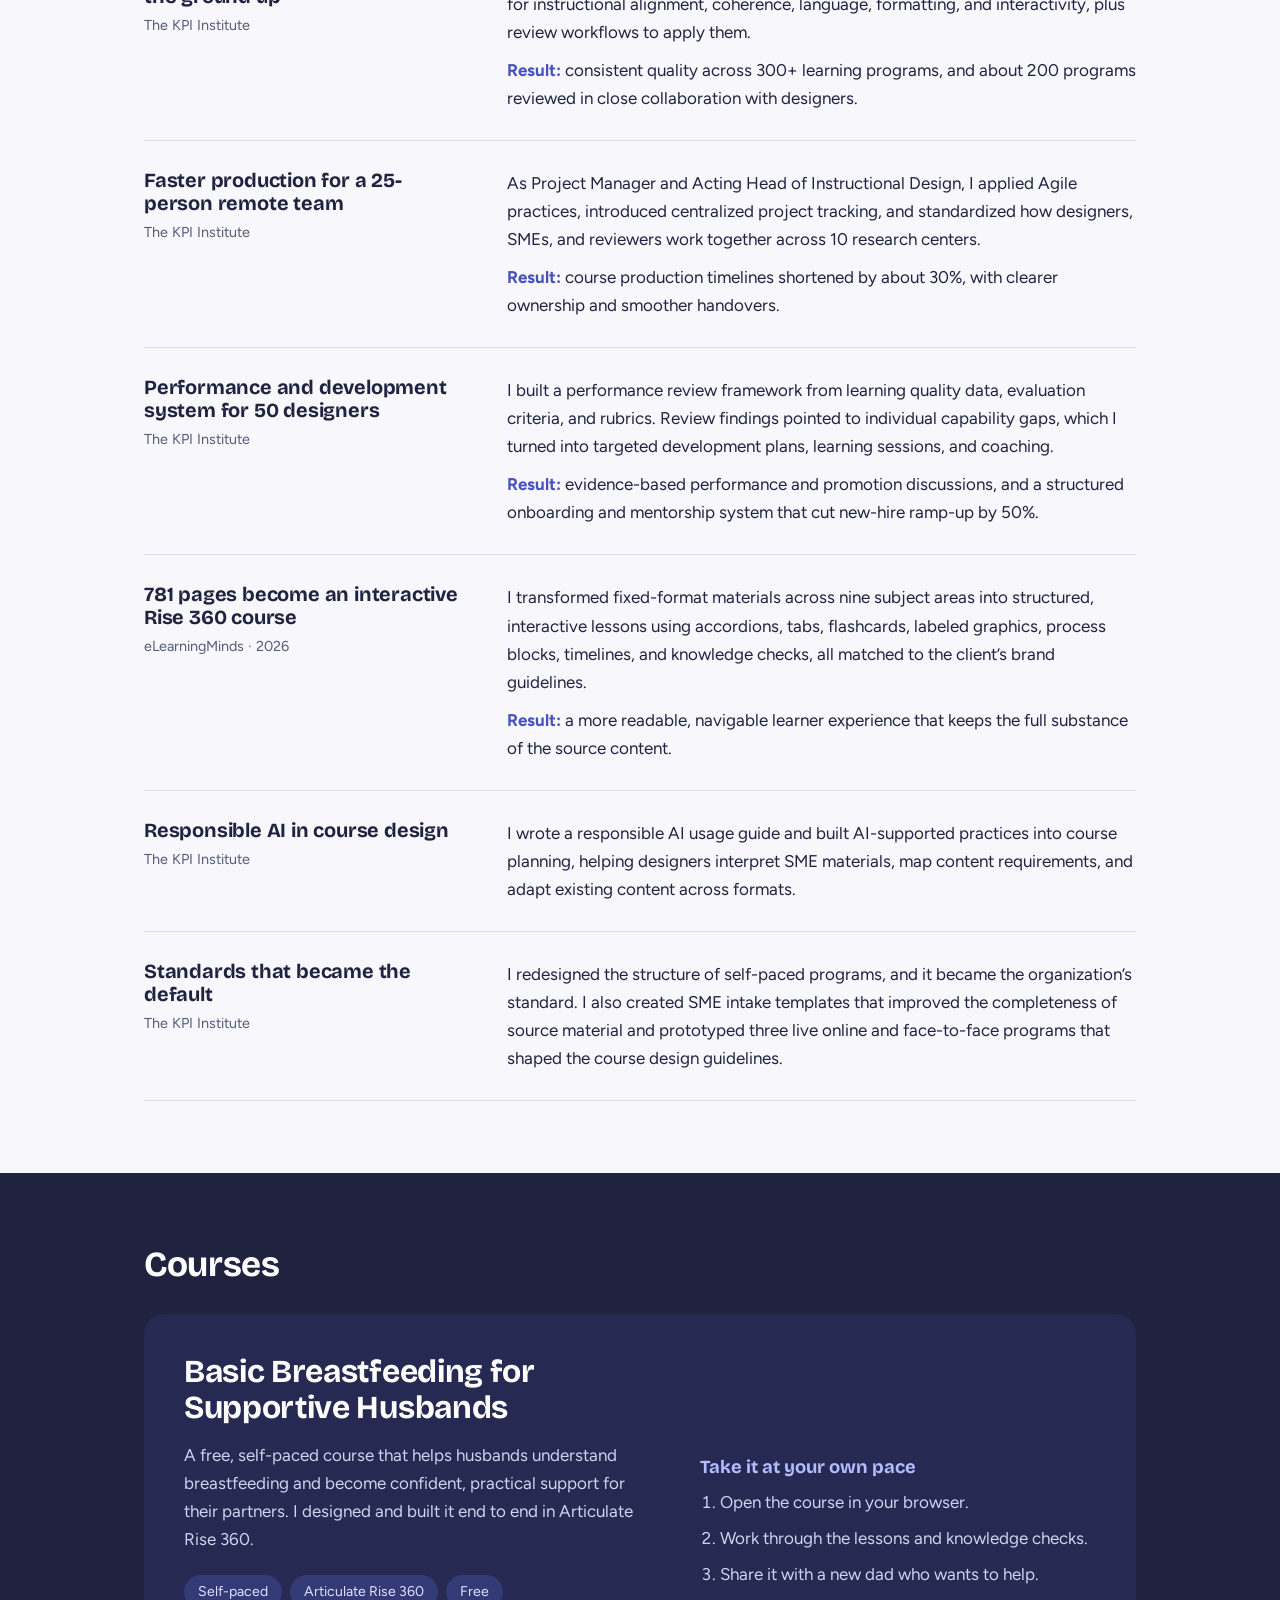
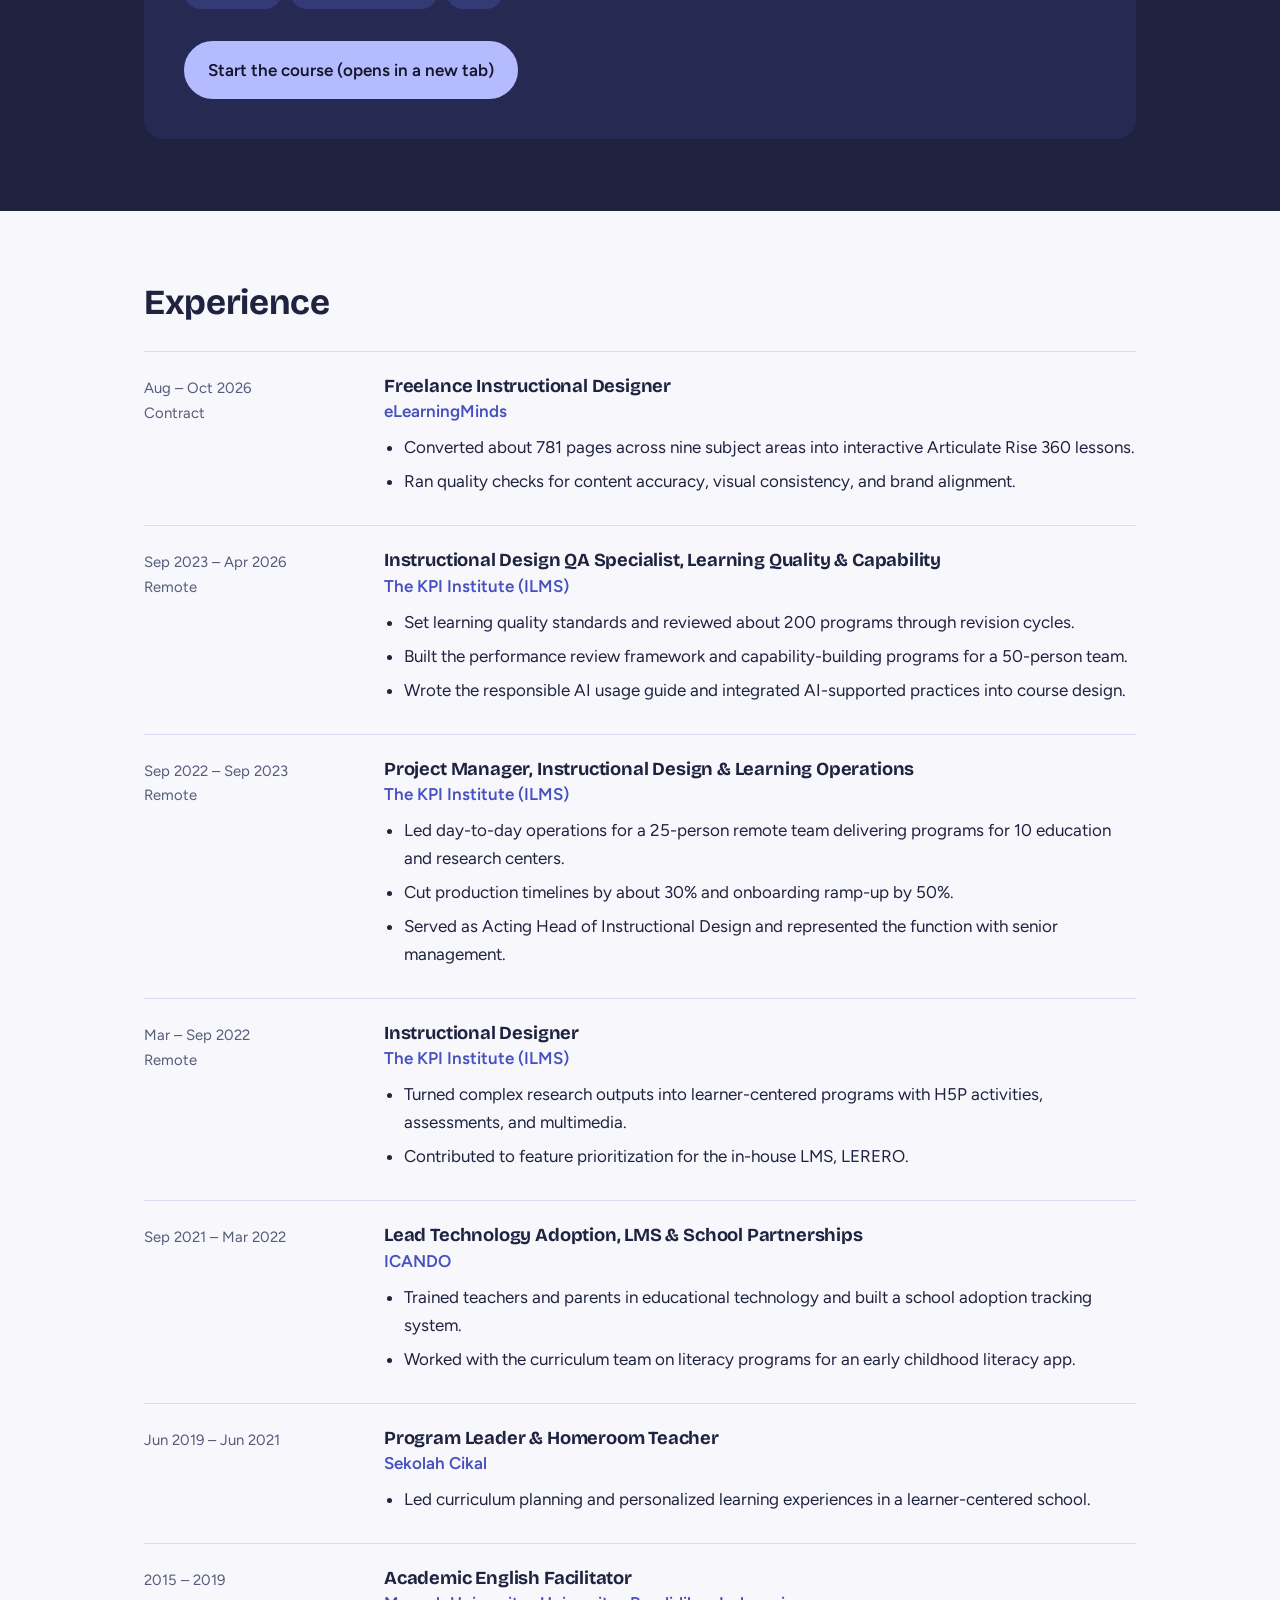
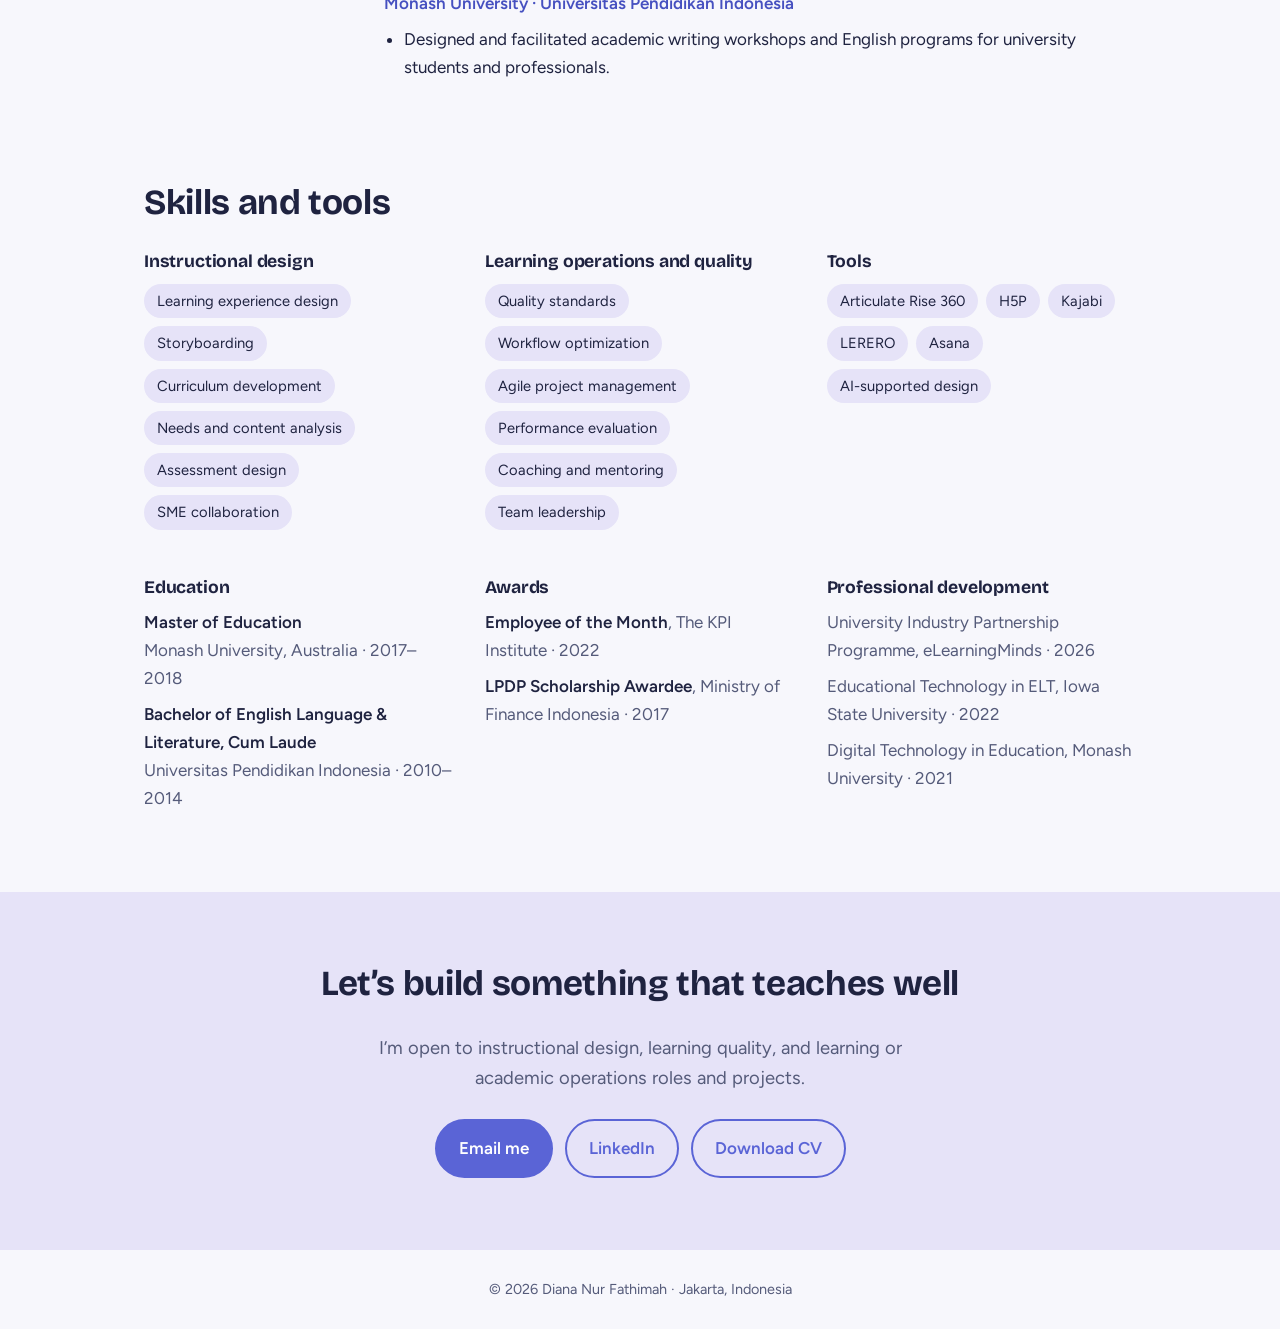
==== commit f7273eb6: "Add files via upload Update portfolio" ====
--- a/index.html
+++ b/index.html
@@ -1,846 +1,349 @@
 <!DOCTYPE html>
 <html lang="en">
 <head>
-  <meta charset="UTF-8" />
-  <meta name="viewport" content="width=device-width, initial-scale=1.0" />
-  <title>Diana Nur Fathimah | Learning & Development Specialist</title>
-  <link rel="preconnect" href="https://fonts.googleapis.com" />
-  <link rel="preconnect" href="https://fonts.gstatic.com" crossorigin />
-  <link href="https://fonts.googleapis.com/css2?family=Cormorant+Garamond:ital,wght@0,300;0,400;0,600;1,300;1,400&family=DM+Sans:wght@300;400;500&display=swap" rel="stylesheet" />
-  <style>
-    *, *::before, *::after { box-sizing: border-box; margin: 0; padding: 0; }
-
-    :root {
-      --cream:     #F4F5FA;
-      --blush:     #D8DCEF;
-      --dusty:     #B0B8D8;
-      --sage:      #A8C4CC;
-      --sage-dark: #5A86A0;
-      --mist:      #C4D4E0;
-      --warm-mid:  #7A8EAA;
-      --warm-dark: #2E3D5C;
-      --text:      #2A3348;
-      --text-soft: #5A6880;
-      --white:     #FFFFFF;
-      --accent:    #7B8FC7;
-    }
-
-    html { scroll-behavior: smooth; }
-
-    body {
-      font-family: 'DM Sans', sans-serif;
-      background-color: var(--cream);
-      color: var(--text);
-      line-height: 1.7;
-      font-size: 15px;
-    }
-
-    /* ── NAV ── */
-    nav {
-      position: fixed;
-      top: 0; left: 0; right: 0;
-      z-index: 100;
-      display: flex;
-      justify-content: space-between;
-      align-items: center;
-      padding: 1.1rem 6vw;
-      background: rgba(250,247,242,0.92);
-      backdrop-filter: blur(10px);
-      border-bottom: 1px solid var(--blush);
-    }
-    .nav-logo {
-      font-family: 'Cormorant Garamond', serif;
-      font-size: 1.3rem;
-      font-weight: 600;
-      color: var(--warm-dark);
-      letter-spacing: 0.02em;
-    }
-    .nav-links { display: flex; gap: 2rem; list-style: none; }
-    .nav-links a {
-      text-decoration: none;
-      color: var(--text-soft);
-      font-size: 0.82rem;
-      font-weight: 400;
-      letter-spacing: 0.08em;
-      text-transform: uppercase;
-      transition: color 0.2s;
-    }
-    .nav-links a:hover { color: var(--accent); }
-
-    /* ── HERO ── */
-    .hero {
-      min-height: 100vh;
-      display: flex;
-      flex-direction: column;
-      justify-content: center;
-      padding: 10rem 6vw 5rem;
-      position: relative;
-      overflow: hidden;
-    }
-    .hero::before {
-      content: '';
-      position: absolute;
-      top: -10%; right: -5%;
-      width: 55vw; height: 80vh;
-      background: radial-gradient(ellipse at center, #D8DCEF 0%, #B0B8D8 40%, transparent 70%);
-      opacity: 0.45;
-      border-radius: 50%;
-      pointer-events: none;
-    }
-    .hero::after {
-      content: '';
-      position: absolute;
-      bottom: 0; left: -8%;
-      width: 40vw; height: 50vh;
-      background: radial-gradient(ellipse at center, #A8C4CC 0%, transparent 70%);
-      opacity: 0.3;
-      border-radius: 50%;
-      pointer-events: none;
-    }
-    .hero-eyebrow {
-      font-family: 'DM Sans', sans-serif;
-      font-size: 0.78rem;
-      font-weight: 500;
-      letter-spacing: 0.18em;
-      text-transform: uppercase;
-      color: var(--sage-dark);
-      margin-bottom: 1.2rem;
-      animation: fadeUp 0.8s ease both;
-    }
-    .hero-name {
-      font-family: 'Cormorant Garamond', serif;
-      font-size: clamp(3.2rem, 8vw, 7rem);
-      font-weight: 300;
-      line-height: 1.05;
-      color: var(--warm-dark);
-      margin-bottom: 1.5rem;
-      animation: fadeUp 0.8s 0.1s ease both;
-    }
-    .hero-name em {
-      font-style: italic;
-      color: var(--accent);
-    }
-    .hero-tagline {
-      font-size: 1rem;
-      color: var(--text-soft);
-      max-width: 560px;
-      font-weight: 300;
-      margin-bottom: 2.5rem;
-      animation: fadeUp 0.8s 0.2s ease both;
-    }
-    .hero-badges {
-      display: flex; flex-wrap: wrap; gap: 0.6rem;
-      margin-bottom: 3rem;
-      animation: fadeUp 0.8s 0.3s ease both;
-    }
-    .badge {
-      display: inline-block;
-      padding: 0.35rem 0.9rem;
-      border-radius: 2rem;
-      font-size: 0.75rem;
-      font-weight: 400;
-      letter-spacing: 0.05em;
-    }
-    .badge-sage  { background: #D0DFF0; color: #2E5080; }
-    .badge-blush { background: #DDD8F0; color: #4A3E82; }
-    .badge-mist  { background: #C8E0E8; color: #2A5A6A; }
-    .hero-cta {
-      display: flex; gap: 1rem; flex-wrap: wrap;
-      animation: fadeUp 0.8s 0.4s ease both;
-    }
-    .btn {
-      display: inline-flex; align-items: center; gap: 0.5rem;
-      padding: 0.75rem 1.8rem;
-      border-radius: 2rem;
-      font-size: 0.82rem;
-      font-weight: 500;
-      letter-spacing: 0.06em;
-      text-transform: uppercase;
-      text-decoration: none;
-      cursor: pointer;
-      transition: transform 0.2s, box-shadow 0.2s;
-      border: none;
-    }
-    .btn:hover { transform: translateY(-2px); box-shadow: 0 8px 20px rgba(0,0,0,0.1); }
-    .btn-primary { background: var(--warm-dark); color: var(--cream); }
-    .btn-outline { background: transparent; color: var(--warm-dark); border: 1.5px solid var(--dusty); }
-
-    /* ── SECTIONS ── */
-    section { padding: 6rem 6vw; }
-    .section-label {
-      font-size: 0.72rem;
-      font-weight: 500;
-      letter-spacing: 0.2em;
-      text-transform: uppercase;
-      color: var(--sage-dark);
-      margin-bottom: 0.6rem;
-    }
-    .section-title {
-      font-family: 'Cormorant Garamond', serif;
-      font-size: clamp(2rem, 4vw, 3rem);
-      font-weight: 300;
-      color: var(--warm-dark);
-      line-height: 1.2;
-      margin-bottom: 3rem;
-    }
-    .section-title em { font-style: italic; color: var(--accent); }
-
-    /* ── ACHIEVEMENTS ── */
-    #achievements { background: var(--white); }
-    .achieve-grid {
-      display: grid;
-      grid-template-columns: repeat(auto-fit, minmax(260px, 1fr));
-      gap: 1.5rem;
-    }
-    .achieve-card {
-      padding: 2rem;
-      border-radius: 1rem;
-      background: var(--cream);
-      border-left: 3px solid transparent;
-      transition: transform 0.2s, box-shadow 0.2s;
-      position: relative;
-    }
-    .achieve-card:hover { transform: translateY(-4px); box-shadow: 0 12px 30px rgba(0,0,0,0.07); }
-    .achieve-card:nth-child(1) { border-color: var(--accent); }
-    .achieve-card:nth-child(2) { border-color: var(--sage-dark); }
-    .achieve-card:nth-child(3) { border-color: var(--mist); }
-    .achieve-card:nth-child(4) { border-color: var(--dusty); }
-    .achieve-card:nth-child(5) { border-color: var(--sage); }
-    .achieve-card:nth-child(6) { border-color: var(--warm-mid); }
-    .achieve-stat {
-      font-family: 'Cormorant Garamond', serif;
-      font-size: 2.6rem;
-      font-weight: 600;
-      color: var(--warm-dark);
-      line-height: 1;
-      margin-bottom: 0.5rem;
-    }
-    .achieve-desc { font-size: 0.88rem; color: var(--text-soft); line-height: 1.5; }
-
-    /* ── EXPERIENCE ── */
-    #experience { background: var(--cream); }
-    .timeline { position: relative; padding-left: 2rem; }
-    .timeline::before {
-      content: '';
-      position: absolute;
-      left: 0; top: 0; bottom: 0;
-      width: 1px;
-      background: linear-gradient(to bottom, var(--blush), var(--sage), var(--blush));
-    }
-    .timeline-item {
-      position: relative;
-      margin-bottom: 3rem;
-      padding-left: 1.5rem;
-      opacity: 0;
-      transform: translateX(-20px);
-      transition: opacity 0.5s ease, transform 0.5s ease;
-    }
-    .timeline-item.visible { opacity: 1; transform: translateX(0); }
-    .timeline-dot {
-      position: absolute;
-      left: -2.35rem;
-      top: 0.4rem;
-      width: 0.7rem; height: 0.7rem;
-      border-radius: 50%;
-      background: var(--accent);
-      border: 2px solid var(--cream);
-    }
-    .job-header { display: flex; flex-wrap: wrap; gap: 0.5rem 1.5rem; align-items: baseline; margin-bottom: 0.5rem; }
-    .job-title {
-      font-family: 'Cormorant Garamond', serif;
-      font-size: 1.3rem;
-      font-weight: 600;
-      color: var(--warm-dark);
-    }
-    .job-company { font-size: 0.85rem; color: var(--accent); font-weight: 500; }
-    .job-meta { font-size: 0.78rem; color: var(--text-soft); display: flex; flex-wrap: wrap; gap: 0.4rem 1rem; margin-bottom: 0.8rem; }
-    .job-bullets { list-style: none; padding: 0; }
-    .job-bullets li {
-      font-size: 0.88rem;
-      color: var(--text-soft);
-      padding: 0.3rem 0 0.3rem 1.2rem;
-      position: relative;
-    }
-    .job-bullets li::before {
-      content: '–';
-      position: absolute; left: 0;
-      color: var(--dusty);
-    }
-
-    /* ── COMPETENCIES ── */
-    #competencies { background: var(--white); }
-    .skills-container { display: flex; flex-wrap: wrap; gap: 1rem; }
-    .skill-pill {
-      display: inline-flex; align-items: center; gap: 0.5rem;
-      padding: 0.55rem 1.2rem;
-      border-radius: 2rem;
-      font-size: 0.82rem;
-      background: var(--cream);
-      color: var(--warm-dark);
-      border: 1px solid var(--blush);
-      transition: background 0.2s, border-color 0.2s;
-    }
-    .skill-pill:hover { background: var(--blush); border-color: var(--dusty); }
-    .skill-dot {
-      width: 6px; height: 6px;
-      border-radius: 50%;
-      background: var(--sage-dark);
-      flex-shrink: 0;
-    }
-
-    /* ── EDUCATION & CERTS ── */
-    #education { background: var(--cream); }
-    .edu-grid { display: grid; grid-template-columns: repeat(auto-fit, minmax(280px, 1fr)); gap: 1.5rem; }
-    .edu-card {
-      background: var(--white);
-      border-radius: 1rem;
-      padding: 1.8rem;
-      border: 1px solid var(--blush);
-      transition: transform 0.2s, box-shadow 0.2s;
-    }
-    .edu-card:hover { transform: translateY(-3px); box-shadow: 0 10px 25px rgba(0,0,0,0.06); }
-    .edu-degree {
-      font-family: 'Cormorant Garamond', serif;
-      font-size: 1.2rem;
-      font-weight: 600;
-      color: var(--warm-dark);
-      margin-bottom: 0.3rem;
-    }
-    .edu-inst { font-size: 0.85rem; color: var(--accent); margin-bottom: 0.25rem; }
-    .edu-year { font-size: 0.78rem; color: var(--text-soft); }
-
-    /* ── AWARDS & CERTS ── */
-    .awards-grid { display: grid; grid-template-columns: repeat(auto-fit, minmax(220px, 1fr)); gap: 1rem; margin-top: 2rem; }
-    .award-item {
-      display: flex; align-items: flex-start; gap: 0.8rem;
-      padding: 1rem;
-      background: var(--white);
-      border-radius: 0.8rem;
-      border: 1px solid var(--blush);
-    }
-    .award-icon {
-      flex-shrink: 0;
-      width: 32px; height: 32px;
-      border-radius: 50%;
-      background: var(--blush);
-      display: flex; align-items: center; justify-content: center;
-      font-size: 0.9rem;
-    }
-    .award-text { font-size: 0.83rem; color: var(--text-soft); line-height: 1.4; }
-
-    /* ── TOOLS ── */
-    .tools-row { display: flex; flex-wrap: wrap; gap: 0.7rem; margin-top: 2rem; }
-    .tool-tag {
-      padding: 0.4rem 0.9rem;
-      background: #D8DCEF;
-      font-size: 0.8rem;
-      font-weight: 500;
-    }
-
-    /* ── CONTACT ── */
-    #contact {
-      background: var(--warm-dark);
-      color: var(--cream);
-      text-align: center;
-    }
-    #contact .section-label { color: var(--dusty); }
-    #contact .section-title { color: var(--cream); margin-bottom: 1rem; }
-    #contact .section-title em { color: var(--blush); }
-    .contact-sub { color: var(--dusty); font-size: 0.92rem; margin-bottom: 3rem; }
-    .contact-links {
-      display: flex; flex-wrap: wrap; justify-content: center; gap: 1rem; margin-bottom: 3rem;
-    }
-    .contact-link {
-      display: inline-flex; align-items: center; gap: 0.5rem;
-      padding: 0.75rem 1.6rem;
-      border-radius: 2rem;
-      text-decoration: none;
-      font-size: 0.82rem;
-      font-weight: 500;
-      letter-spacing: 0.06em;
-      text-transform: uppercase;
-      background: rgba(255,255,255,0.1);
-      color: var(--cream);
-      border: 1px solid rgba(255,255,255,0.2);
-      transition: background 0.2s, transform 0.2s;
-    }
-    .contact-link:hover { background: rgba(255,255,255,0.18); transform: translateY(-2px); }
-    .lang-row { display: flex; justify-content: center; gap: 1.5rem; flex-wrap: wrap; }
-    .lang-item {
-      background: rgba(255,255,255,0.07);
-      border-radius: 0.5rem;
-      padding: 0.7rem 1.3rem;
-      font-size: 0.82rem;
-      color: var(--dusty);
-    }
-    .lang-item strong { color: var(--cream); display: block; font-size: 0.9rem; }
-
-    /* ── FOOTER ── */
-    footer {
-      text-align: center;
-      padding: 1.5rem;
-      font-size: 0.75rem;
-      color: var(--text-soft);
-      background: var(--cream);
-      border-top: 1px solid var(--blush);
-    }
-
-    /* ── ANIMATIONS ── */
-    @keyframes fadeUp {
-      from { opacity: 0; transform: translateY(24px); }
-      to   { opacity: 1; transform: translateY(0); }
-    }
-
-    /* ── RESPONSIVE ── */
-    @media (max-width: 640px) {
-      nav { padding: 1rem 4vw; }
-      .nav-links { gap: 1rem; }
-      section { padding: 4rem 5vw; }
-      .hero { padding: 8rem 5vw 4rem; }
-    }
-  </style>
+<meta charset="utf-8">
+<meta name="viewport" content="width=device-width, initial-scale=1">
+<title>Diana Nur Fathimah | Instructional Design &amp; Learning Operations</title>
+<meta name="description" content="Instructional designer and learning operations lead. Learning quality systems, eLearning development, and team capability building.">
+<link rel="preconnect" href="https://fonts.googleapis.com">
+<link rel="preconnect" href="https://fonts.gstatic.com" crossorigin>
+<link href="https://fonts.googleapis.com/css2?family=Bricolage+Grotesque:opsz,wght@12..96,500;12..96,700&family=Figtree:wght@400;500;600&display=swap" rel="stylesheet">
+<style>
+:root{
+  --ink:#1f2340; --muted:#555b7a; --paper:#f7f7fc; --surface:#ffffff;
+  --lav:#e6e3f8; --peri:#5a64d6; --peri-d:#4650c0; --dusty:#8fa7c4; --line:#d9dbee;
+  --on-peri:#ffffff;
+  --head:"Bricolage Grotesque","Trebuchet MS",sans-serif;
+  --body:"Figtree","Segoe UI",system-ui,sans-serif;
+}
+@media (prefers-color-scheme:dark){
+  :root:not([data-theme="light"]){
+    --ink:#eceefb; --muted:#aab0cf; --paper:#14162b; --surface:#1c1f3a;
+    --lav:#262a52; --peri:#9aa3ff; --peri-d:#b4bbff; --dusty:#8fa7c4; --line:#2f3360;
+    --on-peri:#14162b; color-scheme:dark;
+  }
+}
+*{box-sizing:border-box}
+html{scroll-behavior:smooth;scroll-padding-top:72px}
+body{margin:0;background:var(--paper);color:var(--ink);font:400 1.0625rem/1.65 var(--body)}
+a{color:var(--peri);text-underline-offset:3px}
+a:focus-visible,.btn:focus-visible{outline:3px solid var(--peri);outline-offset:3px;border-radius:6px}
+h1,h2,h3{font-family:var(--head);line-height:1.15;margin:0;letter-spacing:-.01em}
+.wrap{max-width:1040px;margin:0 auto;padding:0 24px}
+section{padding:72px 0}
+h2{font-size:clamp(1.7rem,3.4vw,2.2rem);margin-bottom:28px}
+
+/* nav */
+nav{position:sticky;top:0;z-index:5;background:color-mix(in srgb,var(--paper) 88%,transparent);backdrop-filter:blur(8px);border-bottom:1px solid var(--line)}
+nav .wrap{display:flex;align-items:center;justify-content:space-between;height:60px;gap:16px}
+nav .name{font:700 1.05rem var(--head);color:var(--ink);text-decoration:none}
+nav ul{display:flex;gap:22px;list-style:none;margin:0;padding:0;overflow-x:auto}
+nav li a{color:var(--muted);text-decoration:none;font-weight:500;font-size:.95rem;white-space:nowrap}
+nav li a:hover{color:var(--peri)}
+
+/* hero */
+.hero{padding:64px 0 56px}
+.hero .wrap{display:grid;grid-template-columns:1.5fr 1fr;gap:48px;align-items:center}
+.hero h1{font-size:clamp(2.2rem,5.2vw,3.6rem);margin-bottom:20px}
+.hero p.lead{font-size:1.2rem;color:var(--muted);max-width:34em;margin:0 0 28px}
+.cta{display:flex;flex-wrap:wrap;gap:12px}
+.btn{display:inline-block;padding:13px 22px;border-radius:999px;font-weight:600;text-decoration:none;border:2px solid var(--peri);transition:transform .15s,background .15s}
+.btn.primary{background:var(--peri);color:var(--on-peri)}
+.btn.primary:hover{background:var(--peri-d);border-color:var(--peri-d);transform:translateY(-2px)}
+.btn.ghost{color:var(--peri)}
+.btn.ghost:hover{background:var(--lav)}
+.photo{justify-self:center;width:min(300px,70vw);aspect-ratio:1;border-radius:50%;overflow:hidden;box-shadow:0 0 0 10px var(--lav),0 0 0 11px var(--dusty);background:var(--lav)}
+.photo img{width:100%;height:100%;object-fit:cover;transform:scale(1.1);display:block}
+.hero .wrap>*{animation:rise .7s ease both}
+.hero .photo{animation-delay:.15s}
+@keyframes rise{from{opacity:0;transform:translateY(14px)}to{opacity:1;transform:none}}
+
+/* results strip */
+.results{background:var(--lav);padding:40px 0}
+.results ul{list-style:none;margin:0;padding:0;display:grid;grid-template-columns:repeat(auto-fit,minmax(150px,1fr));gap:28px}
+.results strong{display:block;font:700 2.3rem/1 var(--head);color:var(--peri-d)}
+.results span{display:block;margin-top:8px;font-size:.95rem;color:var(--muted);line-height:1.4}
+
+/* about */
+.about{display:grid;grid-template-columns:1fr 1fr;gap:48px}
+.about p{margin:0 0 16px}
+.focus{margin:0;padding:0;list-style:none;display:grid;gap:12px}
+.focus li{padding-left:18px;border-left:3px solid var(--dusty)}
+.focus b{display:block;font-family:var(--head)}
+.focus span{color:var(--muted);font-size:.98rem}
+
+/* work */
+.case{display:grid;grid-template-columns:1fr 2fr;gap:12px 48px;padding:28px 0;border-top:1px solid var(--line)}
+.case:last-child{border-bottom:1px solid var(--line)}
+.case h3{font-size:1.25rem}
+.case small{display:block;margin-top:6px;color:var(--muted);font-size:.9rem}
+.case p{margin:0 0 10px}
+.case p:last-child{margin:0}
+.case b{color:var(--peri-d)}
+
+/* courses */
+.courses{background:var(--ink);color:#eceefb}
+.courses h2{color:#fff}
+.course{display:grid;grid-template-columns:1.2fr 1fr;gap:40px;align-items:center;background:#262a52;border-radius:20px;padding:40px}
+.course h3{font-size:clamp(1.5rem,3vw,2rem);margin-bottom:14px;color:#fff}
+.course p{margin:0 0 22px;color:#cfd3ef}
+.tags{display:flex;flex-wrap:wrap;gap:8px;margin:0 0 24px;padding:0;list-style:none}
+.tags li{padding:5px 14px;border-radius:999px;background:#343a76;color:#dfe2ff;font-size:.88rem}
+.courses .btn.primary{background:#b4bbff;border-color:#b4bbff;color:#14162b}
+.courses .btn.primary:hover{background:#fff;border-color:#fff}
+.course .free{font:700 1.15rem var(--head);color:#b4bbff;margin-bottom:10px}
+.course ol{margin:0;padding-left:20px;color:#cfd3ef}
+.course li{margin-bottom:8px}
+
+/* experience */
+.job{display:grid;grid-template-columns:200px 1fr;gap:8px 40px;padding:24px 0;border-top:1px solid var(--line)}
+.job .when{color:var(--muted);font-size:.93rem}
+.job h3{font-size:1.15rem}
+.job .org{color:var(--peri-d);font-weight:600;margin-bottom:8px}
+.job ul{margin:0;padding-left:20px}
+.job li{margin-bottom:6px}
+
+/* skills */
+.skills{display:grid;grid-template-columns:repeat(auto-fit,minmax(250px,1fr));gap:32px}
+.skills h3{font-size:1.1rem;margin-bottom:12px}
+.skills ul{margin:0;padding:0;list-style:none;display:flex;flex-wrap:wrap;gap:8px}
+.skills li{padding:5px 13px;border-radius:999px;background:var(--lav);font-size:.92rem}
+.edu{display:grid;grid-template-columns:repeat(auto-fit,minmax(260px,1fr));gap:32px;margin-top:48px}
+.edu h3{font-size:1.1rem;margin-bottom:10px}
+.edu p{margin:0 0 8px;color:var(--muted)}
+.edu p b{color:var(--ink);font-weight:600}
+
+/* contact */
+.contact{text-align:center;background:var(--lav)}
+.contact p{max-width:30em;margin:0 auto 26px;color:var(--muted);font-size:1.15rem}
+.contact .cta{justify-content:center}
+footer{padding:28px 0;text-align:center;color:var(--muted);font-size:.9rem}
+
+@media (max-width:760px){
+  section{padding:52px 0}
+  .hero .wrap,.about,.course,.case,.job{grid-template-columns:1fr}
+  .hero .wrap{gap:32px}
+  .photo{order:-1;width:min(200px,60vw)}
+  .course{padding:26px}
+  nav .name{display:none}
+}
+@media (prefers-reduced-motion:reduce){
+  html{scroll-behavior:auto}
+  .hero .wrap>*{animation:none}
+  .btn{transition:none}
+}
+</style>
 </head>
 <body>
 
-  <!-- ── NAV ── -->
-  <nav>
-    <div class="nav-logo">Diana Nur Fathimah</div>
-    <ul class="nav-links">
-      <li><a href="#achievements">Impact</a></li>
+<nav aria-label="Main">
+  <div class="wrap">
+    <a class="name" href="#top">Diana Nur Fathimah</a>
+    <ul>
+      <li><a href="#about">About</a></li>
+      <li><a href="#work">Selected work</a></li>
+      <li><a href="#courses">Courses</a></li>
       <li><a href="#experience">Experience</a></li>
-      <li><a href="#competencies">Skills</a></li>
-      <li><a href="#education">Education</a></li>
-      <li><a href="#publications">Publications</a></li>
-      <li><a href="#leadership">Leadership</a></li>
+      <li><a href="#skills">Skills</a></li>
       <li><a href="#contact">Contact</a></li>
     </ul>
-  </nav>
-
-  <!-- ── HERO ── -->
-  <section class="hero">
-    <p class="hero-eyebrow">Learning &amp; Development Specialist</p>
-    <h1 class="hero-name">Diana Nur<br /><em>Fathimah</em></h1>
-    <p class="hero-tagline">
-      Designing scalable learning systems, instructional quality frameworks, and educator capability programs across education and EdTech environments — bridging pedagogy, systems thinking, and execution.
-    </p>
-    <div class="hero-badges">
-      <span class="badge badge-sage">Instructional Design</span>
-      <span class="badge badge-blush">Quality Assurance</span>
-      <span class="badge badge-mist">EdTech &amp; LMS</span>
-      <span class="badge badge-sage">Remote Team Leadership</span>
-      <span class="badge badge-blush">Agile Project Management</span>
-      <span class="badge badge-mist">Capability Building</span>
-    </div>
-    <div class="hero-cta">
-      <a href="#experience" class="btn btn-primary">View My Work</a>
-      <a href="#contact" class="btn btn-outline">Get in Touch</a>
-    </div>
-  </section>
-
-  <!-- ── ACHIEVEMENTS ── -->
-  <section id="achievements">
-    <p class="section-label">Career Impact</p>
-    <h2 class="section-title">Measurable <em>Achievements</em></h2>
-    <div class="achieve-grid">
-      <div class="achieve-card">
-        <div class="achieve-stat">200+</div>
-        <p class="achieve-desc">Learning programs supported through a quality assurance system I built and institutionalized across multiple product lines.</p>
-      </div>
-      <div class="achieve-card">
-        <div class="achieve-stat">~30%</div>
-        <p class="achieve-desc">Reduction in course production timelines (14–20 days → ~12 days) through Agile implementation across distributed teams.</p>
-      </div>
-      <div class="achieve-card">
-        <div class="achieve-stat">30+</div>
-        <p class="achieve-desc">Cross-functional contributors led across multiple countries, ensuring delivery consistency and operational alignment.</p>
-      </div>
-      <div class="achieve-card">
-        <div class="achieve-stat">2 weeks</div>
-        <p class="achieve-desc">Onboarding ramp-up time achieved through a structured onboarding system enabling simultaneous course development at scale.</p>
-      </div>
-      <div class="achieve-card">
-        <div class="achieve-stat">10+</div>
-        <p class="achieve-desc">Education centers where I led delivery of learning programs as Project Manager, managing teams across regions.</p>
-      </div>
-      <div class="achieve-card">
-        <div class="achieve-stat">IELTS 7.5</div>
-        <p class="achieve-desc">English proficiency (IELTS 7.5 | TOEFL ITP 627), enabling effective communication with global stakeholders.</p>
-      </div>
-    </div>
-  </section>
-
-  <!-- ── EXPERIENCE ── -->
-  <section id="experience">
-    <p class="section-label">Professional Journey</p>
-    <h2 class="section-title">Work <em>Experience</em></h2>
-    <div class="timeline">
-
-      <div class="timeline-item">
-        <div class="timeline-dot"></div>
-        <div class="job-header">
-          <span class="job-title">Senior Quality Assurance Specialist</span>
-          <span class="job-company">The KPI Institute (ILMS)</span>
-        </div>
-        <div class="job-meta">
-          <span>📅 Sep 2023 – Present</span>
-          <span>🌐 Global Education &amp; Research (Remote)</span>
-        </div>
-        <ul class="job-bullets">
-          <li>Acted as quality lead for instructional design, ensuring all digital learning products met internal standards, educational integrity, and learner impact.</li>
-          <li>Spearheaded creation of internal QA systems — including guidelines, rubrics, and workflow documentation — that became institutional standards across 200+ programs.</li>
-          <li>Conducted multi-format content reviews (scripts, storyboards, multimedia) to identify instructional gaps, enhance clarity, and guarantee technical accuracy.</li>
-          <li>Managed functionality testing for eLearning modules, ensuring seamless learner experience and accessibility compliance.</li>
-          <li>Designed and facilitated learning and mentoring initiatives to upskill cross-functional teams and support capacity building within the department.</li>
-          <li>Produced strategic QA reports informing release decisions, stakeholder communication, and iteration priorities.</li>
-          <li>Initiated talent mapping system to identify capability gaps and inform targeted upskilling initiatives.</li>
-        </ul>
-      </div>
-
-      <div class="timeline-item">
-        <div class="timeline-dot"></div>
-        <div class="job-header">
-          <span class="job-title">Project Manager — Instructional Design &amp; Learning Ops</span>
-          <span class="job-company">The KPI Institute (ILMS)</span>
-        </div>
-        <div class="job-meta">
-          <span>📅 Sep 2022 – Sep 2023</span>
-          <span>🌐 Global Education &amp; Research (Remote)</span>
-        </div>
-        <ul class="job-bullets">
-          <li>Led instructional design projects across 10+ educational centers, overseeing timelines, deliverables, and stakeholder coordination.</li>
-          <li>Implemented Agile workflows, reducing production cycle by ~30% (14–20 days → ~12 days) while improving delivery consistency.</li>
-          <li>Built structured onboarding and mentorship system, accelerating new team readiness within 2 weeks and enabling simultaneous course development at scale.</li>
-          <li>Established the Quality Assurance function, shifting organization toward a quality-driven production model.</li>
-          <li>Facilitated change management practices to adapt to shifting client needs and evolving program priorities.</li>
-          <li>Oversaw recruitment, onboarding, and development plans for new team members across distributed teams of 30+ contributors.</li>
-        </ul>
-      </div>
-
-      <div class="timeline-item">
-        <div class="timeline-dot"></div>
-        <div class="job-header">
-          <span class="job-title">Instructional Designer</span>
-          <span class="job-company">The KPI Institute (ILMS)</span>
-        </div>
-        <div class="job-meta">
-          <span>📅 Mar 2022 – Sep 2022</span>
-          <span>🌐 Global Education &amp; Research (Remote)</span>
-        </div>
-        <ul class="job-bullets">
-          <li>Developed end-to-end instructional designs, integrating content, pedagogy, and digital media across multiple formats.</li>
-          <li>Selected and applied instructional methodologies suited to diverse learning goals and delivery formats.</li>
-          <li>Worked collaboratively with SMEs and stakeholders to design impactful, scalable learning solutions.</li>
-          <li>Iterated and improved content based on learner data, analytics, and design feedback.</li>
-        </ul>
-      </div>
-
-      <div class="timeline-item">
-        <div class="timeline-dot"></div>
-        <div class="job-header">
-          <span class="job-title">Lead Technology Adoption — LMS &amp; School Partnerships</span>
-          <span class="job-company">ICANDO</span>
-        </div>
-        <div class="job-meta">
-          <span>📅 Sep 2021 – Present</span>
-          <span>🏫 Education Technology (EdTech)</span>
-        </div>
-        <ul class="job-bullets">
-          <li>Led regional LMS implementation across schools, customizing onboarding and training solutions to match contextual needs.</li>
-          <li>Designed and delivered capacity-building sessions for educators to enhance digital adoption and classroom integration.</li>
-          <li>Built long-term institutional partnerships, providing continuous support and data-driven solution alignment.</li>
-          <li>Participated in content development for ICANDO's educational product for early learners.</li>
-        </ul>
-      </div>
-
-      <div class="timeline-item">
-        <div class="timeline-dot"></div>
-        <div class="job-header">
-          <span class="job-title">Program Leader &amp; Homeroom Teacher</span>
-          <span class="job-company">Sekolah Cikal</span>
-        </div>
-        <div class="job-meta">
-          <span>📅 Jun 2019 – Jun 2021</span>
-          <span>🏫 Progressive Education Institution</span>
-        </div>
-        <ul class="job-bullets">
-          <li>Led curriculum planning, instructional leadership, and teacher coordination across multiple subjects with a primary focus on English.</li>
-          <li>Mentored teachers in designing inclusive lesson plans and executing learner-centered instruction.</li>
-          <li>Delivered blended and face-to-face learning using performance-based assessments and differentiated instruction.</li>
-          <li>Oversaw student progress, behavior, and academic transitions through individualized learning plans.</li>
-        </ul>
-      </div>
-
-      <div class="timeline-item">
-        <div class="timeline-dot"></div>
-        <div class="job-header">
-          <span class="job-title">English Instructor — ESP, TOEFL, IELTS</span>
-          <span class="job-company">Universitas Pendidikan Indonesia – The Language Center</span>
-        </div>
-        <div class="job-meta">
-          <span>📅 Feb 2019 – Jun 2019</span>
-          <span>🎓 Higher Education</span>
-        </div>
-        <ul class="job-bullets">
-          <li>Taught English for Specific Purposes (ESP), TOEFL, and IELTS preparation across diverse learner groups.</li>
-          <li>Created custom instructional materials to meet learner and institutional goals.</li>
-        </ul>
-      </div>
-
-      <div class="timeline-item">
-        <div class="timeline-dot"></div>
-        <div class="job-header">
-          <span class="job-title">Translator &amp; Interpreter (EN–ID)</span>
-          <span class="job-company">Monash University</span>
-        </div>
-        <div class="job-meta">
-          <span>📅 Oct – Nov 2018</span>
-          <span>🎓 Melbourne, Australia</span>
-        </div>
-        <ul class="job-bullets">
-          <li>Interpreted and translated educational content for university-run training programs.</li>
-          <li>Supported cross-linguistic coordination for academic seminars and materials.</li>
-        </ul>
-      </div>
-
-      <div class="timeline-item">
-        <div class="timeline-dot"></div>
-        <div class="job-header">
-          <span class="job-title">Academic English Facilitator (English Connect)</span>
-          <span class="job-company">Monash University</span>
-        </div>
-        <div class="job-meta">
-          <span>📅 Jan 2018 – Jan 2019</span>
-          <span>🎓 Melbourne, Australia</span>
-        </div>
-        <ul class="job-bullets">
-          <li>Facilitated academic writing workshops and feedback sessions for international students.</li>
-          <li>Developed learning resources tailored to the academic demands of postgraduate coursework.</li>
-        </ul>
-      </div>
-
-      <div class="timeline-item">
-        <div class="timeline-dot"></div>
-        <div class="job-header">
-          <span class="job-title">English Instructor</span>
-          <span class="job-company">Universitas Pendidikan Indonesia – The Language Center</span>
-        </div>
-        <div class="job-meta">
-          <span>📅 Aug 2015 – Jan 2017</span>
-          <span>🎓 Higher Education</span>
-        </div>
-        <ul class="job-bullets">
-          <li>Delivered general English, ESP, and exam preparation courses across learner levels.</li>
-          <li>Authored original teaching resources and adapted materials for blended delivery.</li>
-        </ul>
-      </div>
-
-    </div>
-  </section>
-
-  <!-- ── COMPETENCIES ── -->
-  <section id="competencies">
-    <p class="section-label">Core Expertise</p>
-    <h2 class="section-title">Skills &amp; <em>Competencies</em></h2>
-    <div class="skills-container">
-      <span class="skill-pill"><span class="skill-dot"></span>Learning &amp; Development Strategy</span>
-      <span class="skill-pill"><span class="skill-dot"></span>Instructional Design</span>
-      <span class="skill-pill"><span class="skill-dot"></span>Learning Systems Architecture</span>
-      <span class="skill-pill"><span class="skill-dot"></span>Capability Building &amp; Teacher Development</span>
-      <span class="skill-pill"><span class="skill-dot"></span>Quality Assurance &amp; Learning Evaluation</span>
-      <span class="skill-pill"><span class="skill-dot"></span>EdTech &amp; LMS Implementation</span>
-      <span class="skill-pill"><span class="skill-dot"></span>Stakeholder Engagement</span>
-      <span class="skill-pill"><span class="skill-dot"></span>Institutional Collaboration</span>
-      <span class="skill-pill"><span class="skill-dot"></span>Agile Project Management</span>
-      <span class="skill-pill"><span class="skill-dot"></span>Remote Team Leadership</span>
-      <span class="skill-pill"><span class="skill-dot"></span>Learning Operations</span>
-      <span class="skill-pill"><span class="skill-dot"></span>Process Optimization</span>
-      <span class="skill-pill"><span class="skill-dot"></span>Curriculum Design</span>
-      <span class="skill-pill"><span class="skill-dot"></span>Performance Evaluation Frameworks</span>
-      <span class="skill-pill"><span class="skill-dot"></span>Talent Mapping</span>
-    </div>
-
-    <div class="tools-row">
-      <span class="tool-tag">LMS</span>
-      <span class="tool-tag">H5P</span>
-      <span class="tool-tag">Google Workspace</span>
-      <span class="tool-tag">Microsoft Office</span>
-      <span class="tool-tag">Asana</span>
-      <span class="tool-tag">Slack</span>
-      <span class="tool-tag">Microsoft Teams</span>
-    </div>
-  </section>
-
-  <!-- ── EDUCATION ── -->
-  <section id="education">
-    <p class="section-label">Academic Background</p>
-    <h2 class="section-title">Education &amp; <em>Credentials</em></h2>
-    <div class="edu-grid">
-      <div class="edu-card">
-        <div class="edu-degree">Master of Education</div>
-        <div class="edu-inst">Monash University, Australia</div>
-        <div class="edu-year">2017 – 2018 · WAM: 77.375 · GPA: 3.375</div>
-        <p style="font-size:0.8rem; color:var(--text-soft); margin-top:0.6rem; line-height:1.5;">
-          <em>Thesis:</em> EFL Teachers' Perceptions and Experiences of Reflective Practice – A Case Study in a Non-Formal Education Institution in Indonesia
-        </p>
-      </div>
-      <div class="edu-card">
-        <div class="edu-degree">Bachelor of English Language &amp; Literature</div>
-        <div class="edu-inst">Universitas Pendidikan Indonesia</div>
-        <div class="edu-year">2010 – 2014 · GPA: 3.62 · Cum Laude</div>
-        <p style="font-size:0.8rem; color:var(--text-soft); margin-top:0.6rem; line-height:1.5;">
-          <em>Thesis:</em> A Multimodal Analysis of Mothers' Representation in Television Advertisements
-        </p>
-      </div>
-    </div>
-
-    <p class="section-label" style="margin-top: 3rem;">Certifications &amp; Training</p>
-    <div class="awards-grid">
-      <div class="award-item">
-        <div class="award-icon">📜</div>
-        <div class="award-text">Educational Technology in ELT (2021)<br /><strong style="color: var(--text);">Iowa State University</strong></div>
-      </div>
-      <div class="award-item">
-        <div class="award-icon">📜</div>
-        <div class="award-text">Digital Technology in Education (2019)<br /><strong style="color: var(--text);">Monash University</strong></div>
-      </div>
-      <div class="award-item">
-        <div class="award-icon">📜</div>
-        <div class="award-text">Leap into Leadership Online — LiLO (2018)<br /><strong style="color: var(--text);">Monash University</strong></div>
-      </div>
-      <div class="award-item">
-        <div class="award-icon">📜</div>
-        <div class="award-text">Mindfulness Masterclass (2020)<br /><strong style="color: var(--text);">Monash University</strong></div>
-      </div>
-      <div class="award-item">
-        <div class="award-icon">📜</div>
-        <div class="award-text">The Dance of Storytelling (2020)<br /><strong style="color: var(--text);">Cipta Aliansi Edukasi</strong></div>
-      </div>
-    </div>
-
-    <p class="section-label" style="margin-top: 3rem;">Awards &amp; Recognition</p>
-    <div class="awards-grid">
-      <div class="award-item">
-        <div class="award-icon">🏆</div>
-        <div class="award-text">Employee of the Month (Oct 2022)<br /><strong style="color: var(--text);">The KPI Institute</strong></div>
-      </div>
-      <div class="award-item">
-        <div class="award-icon">🏆</div>
-        <div class="award-text">PIEoneer Award — Student Support (2018)<br /><strong style="color: var(--text);">Monash University · English Connect Team</strong></div>
-      </div>
-      <div class="award-item">
-        <div class="award-icon">🎓</div>
-        <div class="award-text">LPDP Scholarship (2016)<br /><strong style="color: var(--text);">Ministry of Finance, Indonesia</strong></div>
-      </div>
-      <div class="award-item">
-        <div class="award-icon">🌟</div>
-        <div class="award-text">Education Student Ambassador (2017–2018)<br /><strong style="color: var(--text);">Monash University</strong></div>
-      </div>
-      <div class="award-item">
-        <div class="award-icon">🌟</div>
-        <div class="award-text">Outstanding Student Mentor (2017)<br /><strong style="color: var(--text);">Monash University</strong></div>
-      </div>
-      <div class="award-item">
-        <div class="award-icon">🎓</div>
-        <div class="award-text">Beswan Djarum Scholar (2013)<br /><strong style="color: var(--text);">Djarum Foundation</strong></div>
-      </div>
-    </div>
-  </section>
-
-  <!-- ── PUBLICATIONS ── -->
-  <section id="publications" style="background: var(--white);">
-    <p class="section-label">Thought Leadership</p>
-    <h2 class="section-title">Publications &amp; <em>Presentations</em></h2>
-    <div class="timeline" style="padding-left: 1.5rem;">
-      <div class="timeline-item" style="padding-left:1.2rem;">
-        <div class="timeline-dot"></div>
-        <div style="font-size:0.78rem; color:var(--accent); font-weight:500; margin-bottom:0.2rem;">2021</div>
-        <div style="font-size:0.95rem; color:var(--warm-dark); font-weight:500;">Language Program Workshop: Learning Literature in Primary Level</div>
-        <div style="font-size:0.82rem; color:var(--text-soft);">Sekolah Cikal PD Day</div>
-      </div>
-      <div class="timeline-item" style="padding-left:1.2rem;">
-        <div class="timeline-dot"></div>
-        <div style="font-size:0.78rem; color:var(--accent); font-weight:500; margin-bottom:0.2rem;">2018</div>
-        <div style="font-size:0.95rem; color:var(--warm-dark); font-weight:500;">Preparing Indonesian Youth for a Transition to Adulthood</div>
-        <div style="font-size:0.82rem; color:var(--text-soft);">LPDP Monash Roundtable</div>
-      </div>
-      <div class="timeline-item" style="padding-left:1.2rem;">
-        <div class="timeline-dot"></div>
-        <div style="font-size:0.78rem; color:var(--accent); font-weight:500; margin-bottom:0.2rem;">2017</div>
-        <div style="font-size:0.95rem; color:var(--warm-dark); font-weight:500;">Literacy to Literacies: The Pedagogy of New Times</div>
-        <div style="font-size:0.82rem; color:var(--text-soft);">Applied Linguistics Conference, Universitas Pendidikan Indonesia</div>
-      </div>
-      <div class="timeline-item" style="padding-left:1.2rem;">
-        <div class="timeline-dot"></div>
-        <div style="font-size:0.78rem; color:var(--accent); font-weight:500; margin-bottom:0.2rem;">2015</div>
-        <div style="font-size:0.95rem; color:var(--warm-dark); font-weight:500;">Multimodal Analysis of Mothers' Representation in TV Advertisements</div>
-        <div style="font-size:0.82rem; color:var(--text-soft);">Linguistics Conference, Atma Jaya University</div>
-      </div>
-      <div class="timeline-item" style="padding-left:1.2rem;">
-        <div class="timeline-dot"></div>
-        <div style="font-size:0.78rem; color:var(--accent); font-weight:500; margin-bottom:0.2rem;">2015</div>
-        <div style="font-size:0.95rem; color:var(--warm-dark); font-weight:500;">Teaching English to Heterogeneous Students</div>
-        <div style="font-size:0.82rem; color:var(--text-soft);">Linguistics Conference, Atma Jaya University</div>
-      </div>
-    </div>
-  </section>
-
-  <!-- ── LEADERSHIP ── -->
-  <section id="leadership" style="background: var(--cream);">
-    <p class="section-label">Community &amp; Service</p>
-    <h2 class="section-title">Leadership &amp; <em>Volunteering</em></h2>
-    <div class="achieve-grid">
-      <div class="achieve-card">
-        <div class="achieve-stat" style="font-size:1.6rem;">🏛️</div>
-        <p class="achieve-desc" style="margin-top:0.4rem;"><strong style="color:var(--warm-dark);">Treasurer &amp; Core Committee</strong><br />LPDP Monash Community · 2017–2018</p>
-      </div>
-      <div class="achieve-card">
-        <div class="achieve-stat" style="font-size:1.6rem;">🏛️</div>
-        <p class="achieve-desc" style="margin-top:0.4rem;"><strong style="color:var(--warm-dark);">Public Educator Corps</strong><br />Asia-Africa Conference Museum · 2013–2015</p>
-      </div>
-      <div class="achieve-card">
-        <div class="achieve-stat" style="font-size:1.6rem;">📚</div>
-        <p class="achieve-desc" style="margin-top:0.4rem;"><strong style="color:var(--warm-dark);">Head of Academic Development</strong><br />English Students Association, UPI · 2012–2013</p>
-      </div>
-      <div class="achieve-card">
-        <div class="achieve-stat" style="font-size:1.6rem;">🎯</div>
-        <p class="achieve-desc" style="margin-top:0.4rem;"><strong style="color:var(--warm-dark);">Project Leader</strong><br />Annual English Contests &amp; Seminar, UPI · 2012</p>
-      </div>
-    </div>
-  </section>
-
-  <!-- ── CONTACT ── -->
-  <section id="contact">
-    <p class="section-label">Let's Connect</p>
-    <h2 class="section-title">Get in <em>Touch</em></h2>
-    <p class="contact-sub">Open to collaborations, opportunities, and conversations about learning &amp; development.</p>
-    <div class="contact-links">
-      <a href="mailto:diana.n.fathimah@gmail.com" class="contact-link">✉️ &nbsp;diana.n.fathimah@gmail.com</a>
-      <a href="https://linkedin.com/in/diana-nur-fathimah-1809aa43" target="_blank" rel="noopener" class="contact-link">🔗 &nbsp;LinkedIn</a>
-      <a href="tel:+6282126196291" class="contact-link">📱 &nbsp;+62 821 2619 6291</a>
-    </div>
-    <div class="lang-row">
-      <div class="lang-item"><strong>Bahasa Indonesia</strong>Native</div>
-      <div class="lang-item"><strong>English</strong>IELTS 7.5 · TOEFL ITP 627</div>
-    </div>
-  </section>
-
-  <!-- ── FOOTER ── -->
-  <footer>
-    <p>© 2025 Diana Nur Fathimah · Indonesia · Built with care for GitHub Pages</p>
-  </footer>
-
-  <script>
-    // Intersection Observer for timeline animation
-    const items = document.querySelectorAll('.timeline-item');
-    const observer = new IntersectionObserver(entries => {
-      entries.forEach(e => {
-        if (e.isIntersecting) {
-          e.target.classList.add('visible');
-          observer.unobserve(e.target);
-        }
-      });
-    }, { threshold: 0.15 });
-    items.forEach(i => observer.observe(i));
-  </script>
+  </div>
+</nav>
+
+<header class="hero" id="top">
+  <div class="wrap">
+    <div>
+      <h1>I turn expert knowledge into learning people finish and use.</h1>
+      <p class="lead">Instructional designer and learning operations lead with 7+ years of experience building courses, quality systems, and high-performing remote teams across self-paced, live online, and face-to-face formats.</p>
+      <div class="cta">
+        <a class="btn primary" href="#courses">See my course</a>
+        <a class="btn ghost" href="Diana_Nur_Fathimah_CV.pdf" download>Download CV</a>
+      </div>
+    </div>
+    <div class="photo"><img src="diana.png" alt="Portrait of Diana Nur Fathimah" width="300" height="300"></div>
+  </div>
+</header>
+
+<div class="results" aria-label="Impact highlights">
+  <div class="wrap">
+    <ul>
+      <li><strong>30%</strong><span>faster course production through workflow redesign</span></li>
+      <li><strong>300+</strong><span>learning programs supported by a QA function I established</span></li>
+      <li><strong>200</strong><span>programs reviewed with instructional designers</span></li>
+      <li><strong>50</strong><span>designers covered by a performance review framework</span></li>
+      <li><strong>50%</strong><span>shorter new-hire ramp-up with a structured onboarding system</span></li>
+    </ul>
+  </div>
+</div>
+
+<section id="about">
+  <div class="wrap about">
+    <div>
+      <h2>About</h2>
+      <p>I work where good learning design meets reliable delivery. I start with the learner, shape complex material into clear structures, and build the standards and workflows that keep quality consistent when production scales.</p>
+      <p>My path runs from classroom teaching and academic English facilitation into instructional design, learning quality assurance, and team leadership. I hold a Master of Education from Monash University and enjoy mentoring designers as much as designing courses.</p>
+      <p>Today I focus on eLearning development in Articulate Rise 360, learning quality systems, and the responsible use of AI in instructional design.</p>
+    </div>
+    <ul class="focus">
+      <li><b>Instructional design</b><span>Storyboarding, interactive eLearning, assessments, SME collaboration</span></li>
+      <li><b>Learning and academic operations</b><span>Workflows, project tracking, capacity planning, cross-team coordination</span></li>
+      <li><b>Learning quality and capability</b><span>Quality standards, review frameworks, coaching, development planning</span></li>
+    </ul>
+  </div>
+</section>
+
+<section id="work" style="padding-top:0">
+  <div class="wrap">
+    <h2>Selected work</h2>
+    <article class="case">
+      <div><h3>A learning quality function from the ground up</h3><small>The KPI Institute</small></div>
+      <div>
+        <p>I established the organization’s Learning Quality Assurance function, with standards for instructional alignment, coherence, language, formatting, and interactivity, plus review workflows to apply them.</p>
+        <p><b>Result:</b> consistent quality across 300+ learning programs, and about 200 programs reviewed in close collaboration with designers.</p>
+      </div>
+    </article>
+    <article class="case">
+      <div><h3>Faster production for a 25-person remote team</h3><small>The KPI Institute</small></div>
+      <div>
+        <p>As Project Manager and Acting Head of Instructional Design, I applied Agile practices, introduced centralized project tracking, and standardized how designers, SMEs, and reviewers work together across 10 research centers.</p>
+        <p><b>Result:</b> course production timelines shortened by about 30%, with clearer ownership and smoother handovers.</p>
+      </div>
+    </article>
+    <article class="case">
+      <div><h3>Performance and development system for 50 designers</h3><small>The KPI Institute</small></div>
+      <div>
+        <p>I built a performance review framework from learning quality data, evaluation criteria, and rubrics. Review findings pointed to individual capability gaps, which I turned into targeted development plans, learning sessions, and coaching.</p>
+        <p><b>Result:</b> evidence-based performance and promotion discussions, and a structured onboarding and mentorship system that cut new-hire ramp-up by 50%.</p>
+      </div>
+    </article>
+    <article class="case">
+      <div><h3>781 pages become an interactive Rise 360 course</h3><small>eLearningMinds · 2026</small></div>
+      <div>
+        <p>I transformed fixed-format materials across nine subject areas into structured, interactive lessons using accordions, tabs, flashcards, labeled graphics, process blocks, timelines, and knowledge checks, all matched to the client’s brand guidelines.</p>
+        <p><b>Result:</b> a more readable, navigable learner experience that keeps the full substance of the source content.</p>
+      </div>
+    </article>
+    <article class="case">
+      <div><h3>Responsible AI in course design</h3><small>The KPI Institute</small></div>
+      <div>
+        <p>I wrote a responsible AI usage guide and built AI-supported practices into course planning, helping designers interpret SME materials, map content requirements, and adapt existing content across formats.</p>
+      </div>
+    </article>
+    <article class="case">
+      <div><h3>Standards that became the default</h3><small>The KPI Institute</small></div>
+      <div>
+        <p>I redesigned the structure of self-paced programs, and it became the organization’s standard. I also created SME intake templates that improved the completeness of source material and prototyped three live online and face-to-face programs that shaped the course design guidelines.</p>
+      </div>
+    </article>
+  </div>
+</section>
+
+<section class="courses" id="courses">
+  <div class="wrap">
+    <h2>Courses</h2>
+    <div class="course">
+      <div>
+        <h3>Basic Breastfeeding for Supportive Husbands</h3>
+        <p>A free, self-paced course that helps husbands understand breastfeeding and become confident, practical support for their partners. I designed and built it end to end in Articulate Rise 360.</p>
+        <ul class="tags"><li>Self-paced</li><li>Articulate Rise 360</li><li>Free</li></ul>
+        <a class="btn primary" href="https://diananfathimah-learning-specialist.github.io/Basic-Breastfeeding-for-Supportive-Husbands/" target="_blank" rel="noopener">Start the course (opens in a new tab)</a>
+      </div>
+      <div>
+        <div class="free">Take it at your own pace</div>
+        <ol>
+          <li>Open the course in your browser.</li>
+          <li>Work through the lessons and knowledge checks.</li>
+          <li>Share it with a new dad who wants to help.</li>
+        </ol>
+      </div>
+    </div>
+  </div>
+</section>
+
+<section id="experience">
+  <div class="wrap">
+    <h2>Experience</h2>
+
+    <div class="job">
+      <div class="when">Aug – Oct 2026<br>Contract</div>
+      <div><h3>Freelance Instructional Designer</h3><div class="org">eLearningMinds</div>
+        <ul><li>Converted about 781 pages across nine subject areas into interactive Articulate Rise 360 lessons.</li><li>Ran quality checks for content accuracy, visual consistency, and brand alignment.</li></ul></div>
+    </div>
+
+    <div class="job">
+      <div class="when">Sep 2023 – Apr 2026<br>Remote</div>
+      <div><h3>Instructional Design QA Specialist, Learning Quality &amp; Capability</h3><div class="org">The KPI Institute (ILMS)</div>
+        <ul><li>Set learning quality standards and reviewed about 200 programs through revision cycles.</li><li>Built the performance review framework and capability-building programs for a 50-person team.</li><li>Wrote the responsible AI usage guide and integrated AI-supported practices into course design.</li></ul></div>
+    </div>
+
+    <div class="job">
+      <div class="when">Sep 2022 – Sep 2023<br>Remote</div>
+      <div><h3>Project Manager, Instructional Design &amp; Learning Operations</h3><div class="org">The KPI Institute (ILMS)</div>
+        <ul><li>Led day-to-day operations for a 25-person remote team delivering programs for 10 education and research centers.</li><li>Cut production timelines by about 30% and onboarding ramp-up by 50%.</li><li>Served as Acting Head of Instructional Design and represented the function with senior management.</li></ul></div>
+    </div>
+
+    <div class="job">
+      <div class="when">Mar – Sep 2022<br>Remote</div>
+      <div><h3>Instructional Designer</h3><div class="org">The KPI Institute (ILMS)</div>
+        <ul><li>Turned complex research outputs into learner-centered programs with H5P activities, assessments, and multimedia.</li><li>Contributed to feature prioritization for the in-house LMS, LERERO.</li></ul></div>
+    </div>
+
+    <div class="job">
+      <div class="when">Sep 2021 – Mar 2022</div>
+      <div><h3>Lead Technology Adoption, LMS &amp; School Partnerships</h3><div class="org">ICANDO</div>
+        <ul><li>Trained teachers and parents in educational technology and built a school adoption tracking system.</li><li>Worked with the curriculum team on literacy programs for an early childhood literacy app.</li></ul></div>
+    </div>
+
+    <div class="job">
+      <div class="when">Jun 2019 – Jun 2021</div>
+      <div><h3>Program Leader &amp; Homeroom Teacher</h3><div class="org">Sekolah Cikal</div>
+        <ul><li>Led curriculum planning and personalized learning experiences in a learner-centered school.</li></ul></div>
+    </div>
+
+    <div class="job">
+      <div class="when">2015 – 2019</div>
+      <div><h3>Academic English Facilitator</h3><div class="org">Monash University · Universitas Pendidikan Indonesia</div>
+        <ul><li>Designed and facilitated academic writing workshops and English programs for university students and professionals.</li></ul></div>
+    </div>
+  </div>
+</section>
+
+<section id="skills" style="padding-top:0">
+  <div class="wrap">
+    <h2>Skills and tools</h2>
+    <div class="skills">
+      <div><h3>Instructional design</h3><ul><li>Learning experience design</li><li>Storyboarding</li><li>Curriculum development</li><li>Needs and content analysis</li><li>Assessment design</li><li>SME collaboration</li></ul></div>
+      <div><h3>Learning operations and quality</h3><ul><li>Quality standards</li><li>Workflow optimization</li><li>Agile project management</li><li>Performance evaluation</li><li>Coaching and mentoring</li><li>Team leadership</li></ul></div>
+      <div><h3>Tools</h3><ul><li>Articulate Rise 360</li><li>H5P</li><li>Kajabi</li><li>LERERO</li><li>Asana</li><li>AI-supported design</li></ul></div>
+    </div>
+    <div class="edu">
+      <div><h3>Education</h3>
+        <p><b>Master of Education</b><br>Monash University, Australia · 2017–2018</p>
+        <p><b>Bachelor of English Language &amp; Literature, Cum Laude</b><br>Universitas Pendidikan Indonesia · 2010–2014</p></div>
+      <div><h3>Awards</h3>
+        <p><b>Employee of the Month</b>, The KPI Institute · 2022</p>
+        <p><b>LPDP Scholarship Awardee</b>, Ministry of Finance Indonesia · 2017</p></div>
+      <div><h3>Professional development</h3>
+        <p>University Industry Partnership Programme, eLearningMinds · 2026</p>
+        <p>Educational Technology in ELT, Iowa State University · 2022</p>
+        <p>Digital Technology in Education, Monash University · 2021</p></div>
+    </div>
+  </div>
+</section>
+
+<section class="contact" id="contact">
+  <div class="wrap">
+    <h2>Let’s build something that teaches well</h2>
+    <p>I’m open to instructional design, learning quality, and learning or academic operations roles and projects.</p>
+    <div class="cta">
+      <a class="btn primary" href="mailto:diana.n.fathimah@gmail.com">Email me</a>
+      <a class="btn ghost" href="https://www.linkedin.com/in/diana-nur-fathimah" target="_blank" rel="noopener">LinkedIn</a>
+      <a class="btn ghost" href="Diana_Nur_Fathimah_CV.pdf" download>Download CV</a>
+    </div>
+  </div>
+</section>
+
+<footer>© 2026 Diana Nur Fathimah · Jakarta, Indonesia</footer>
+
 </body>
 </html>
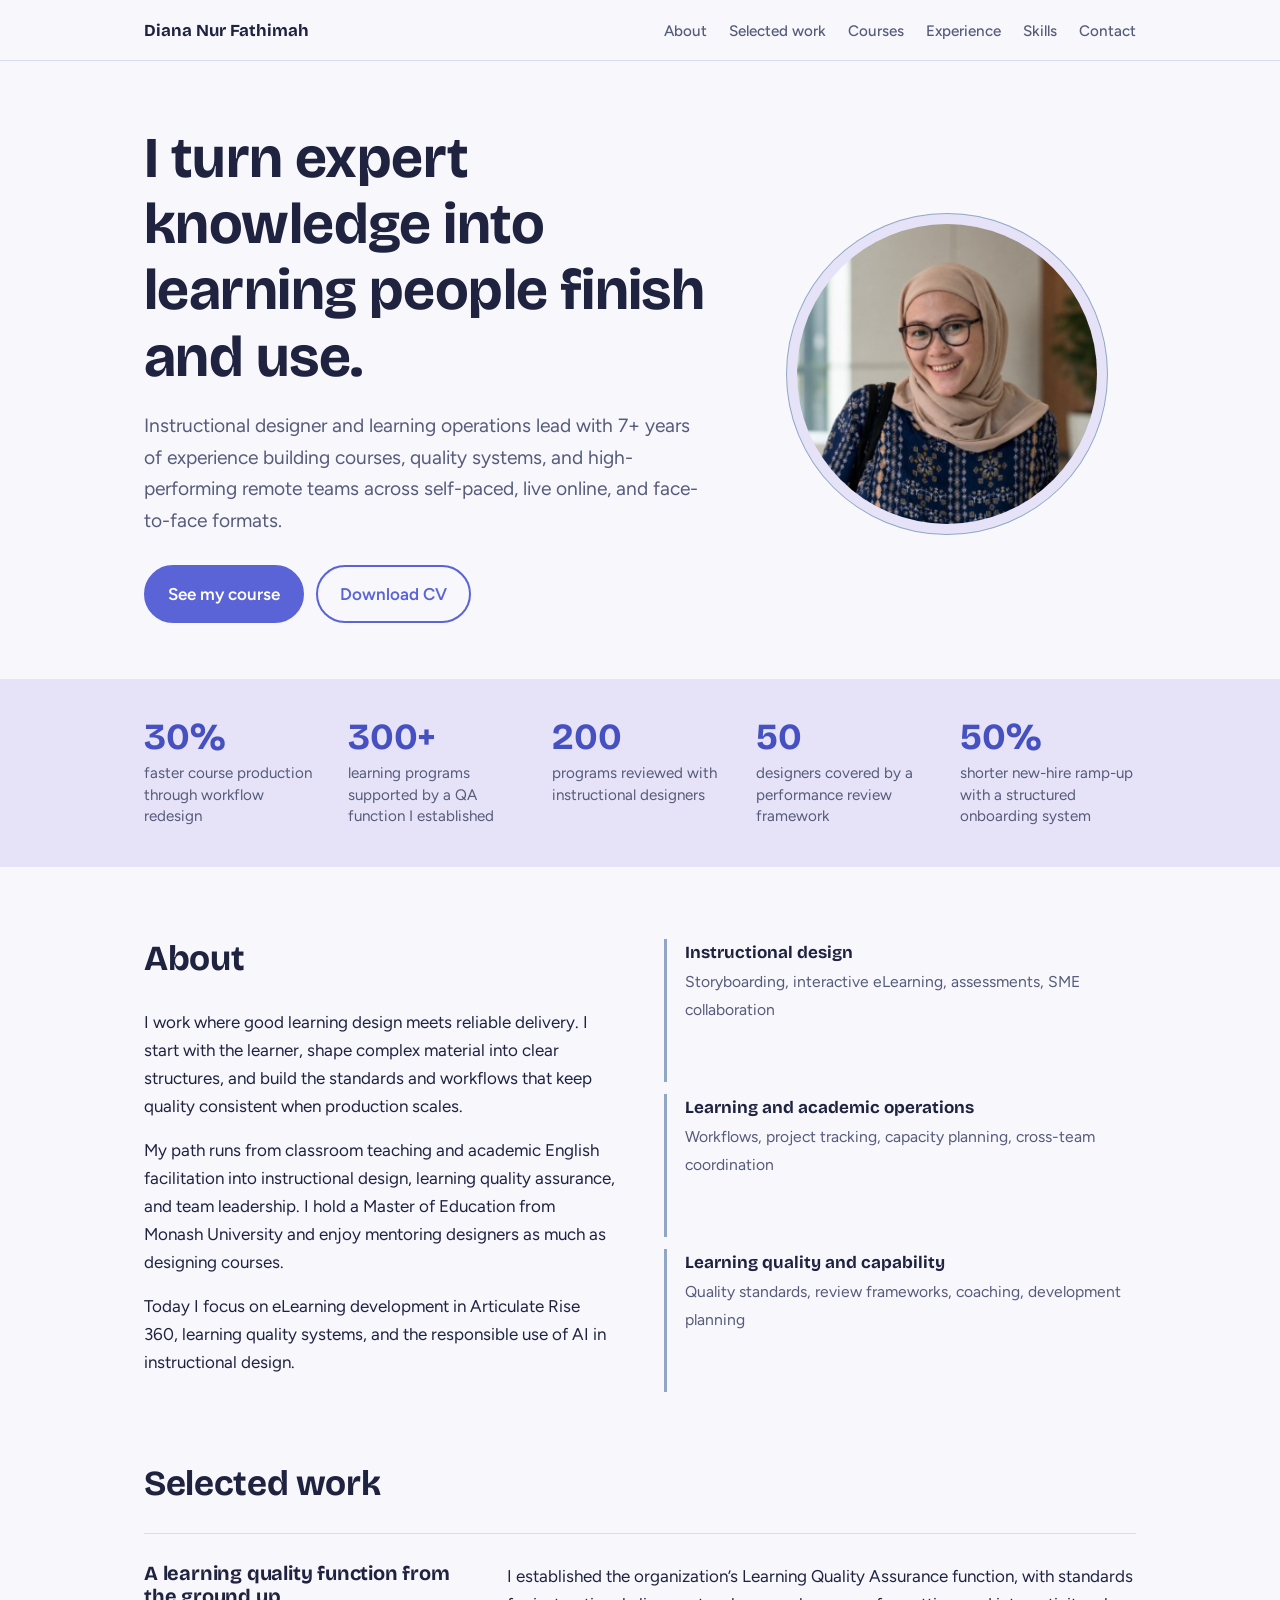
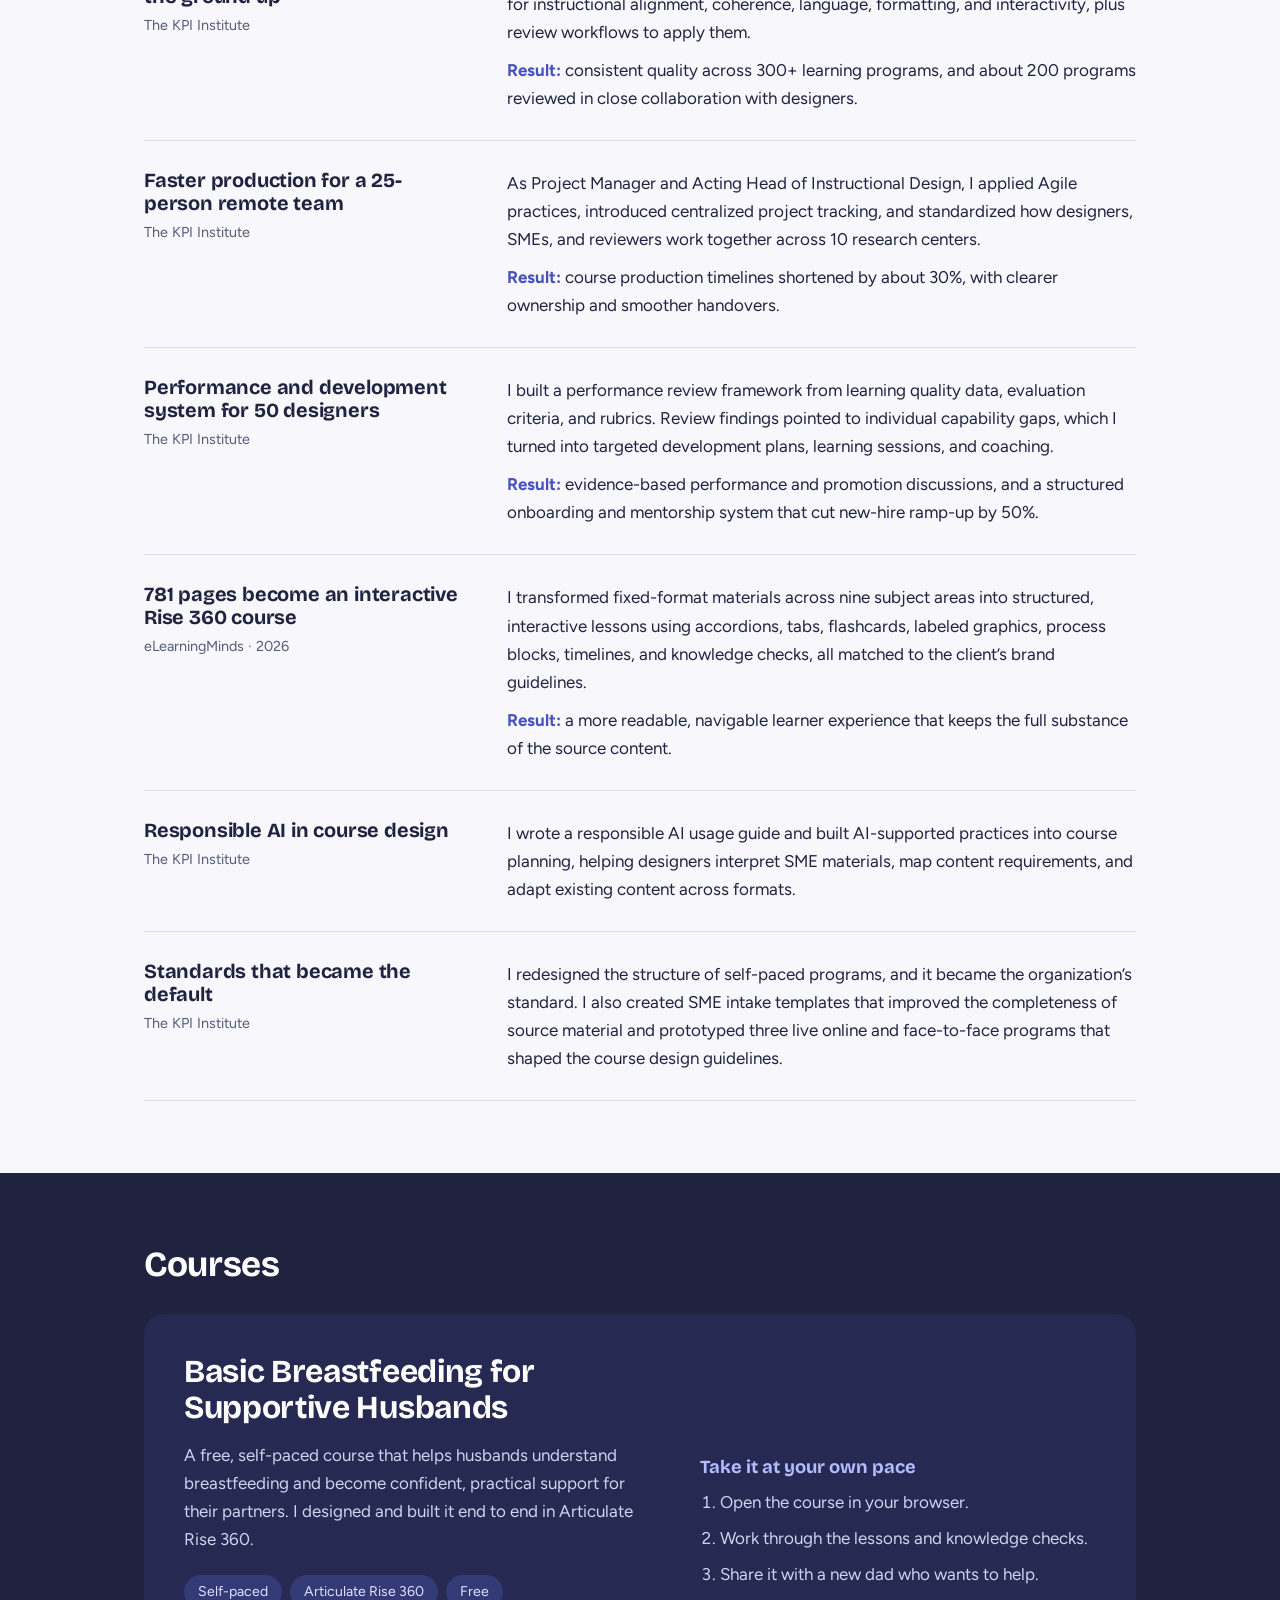
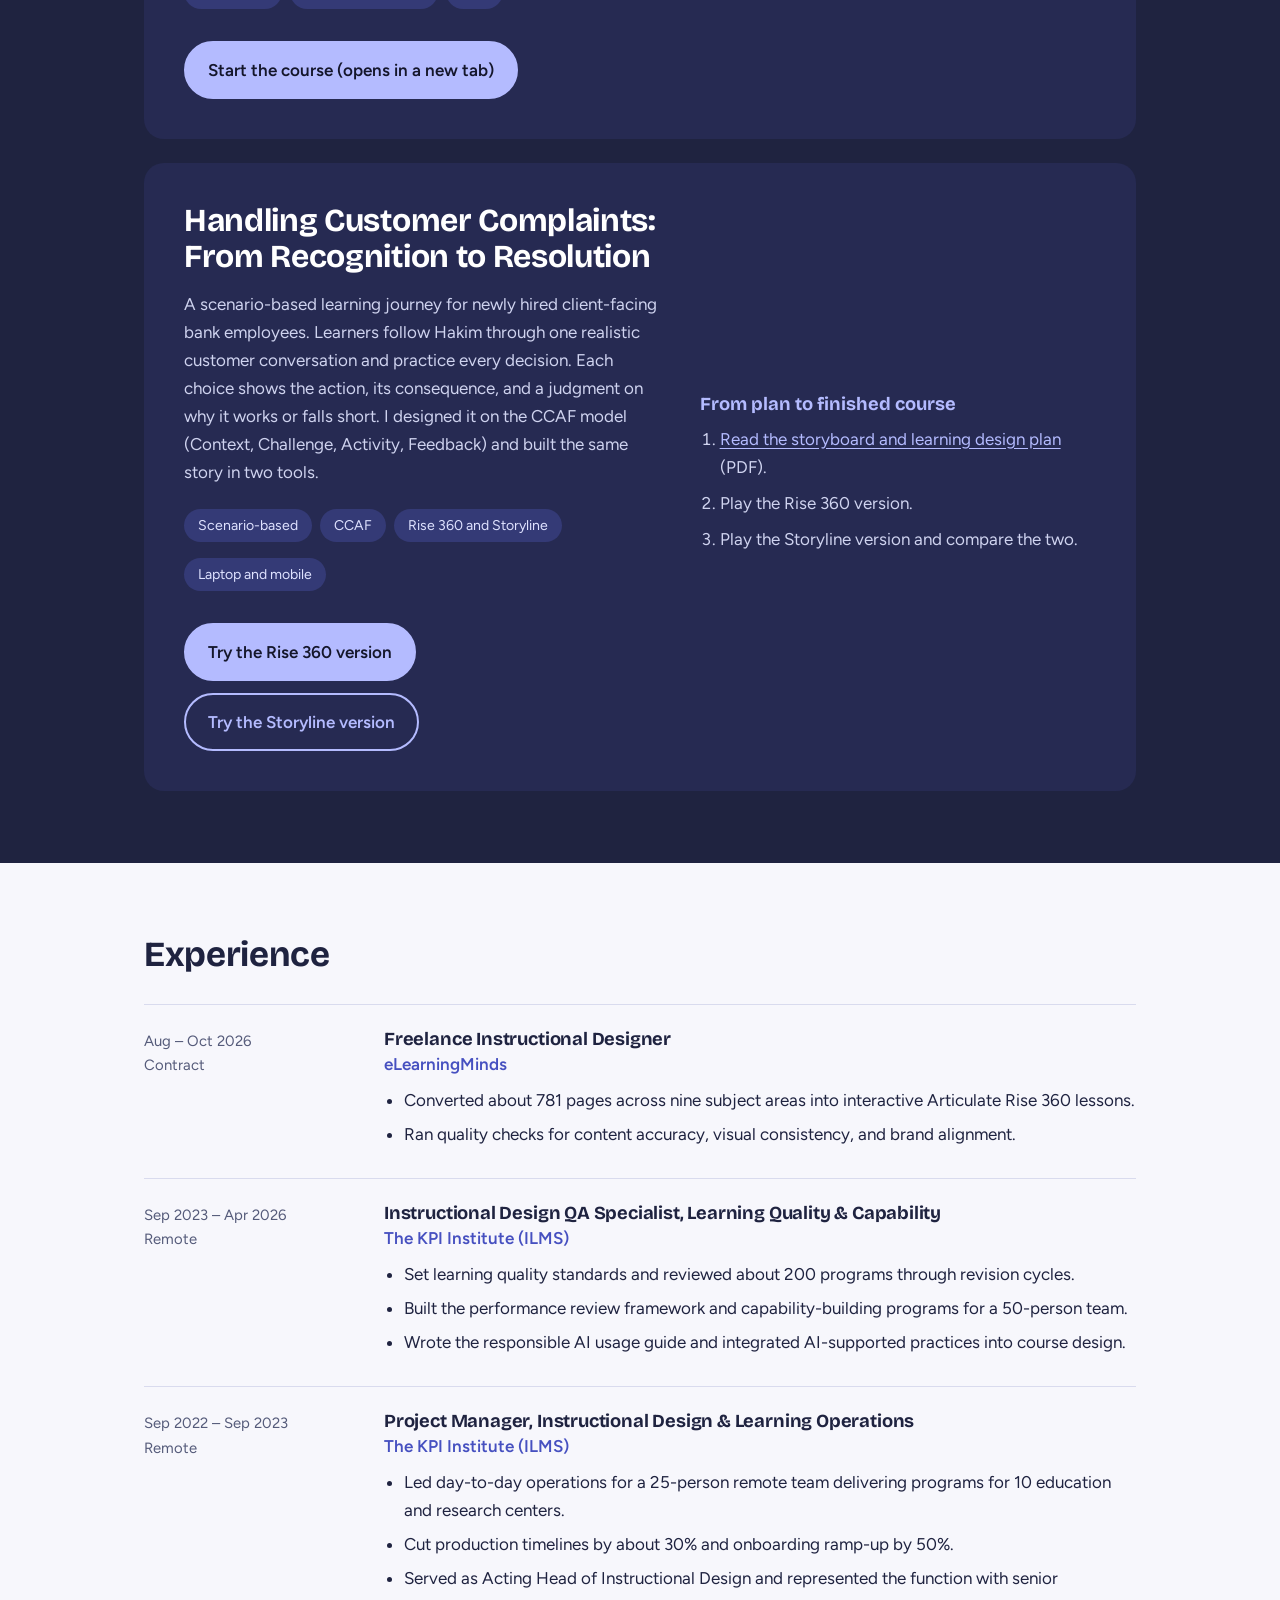
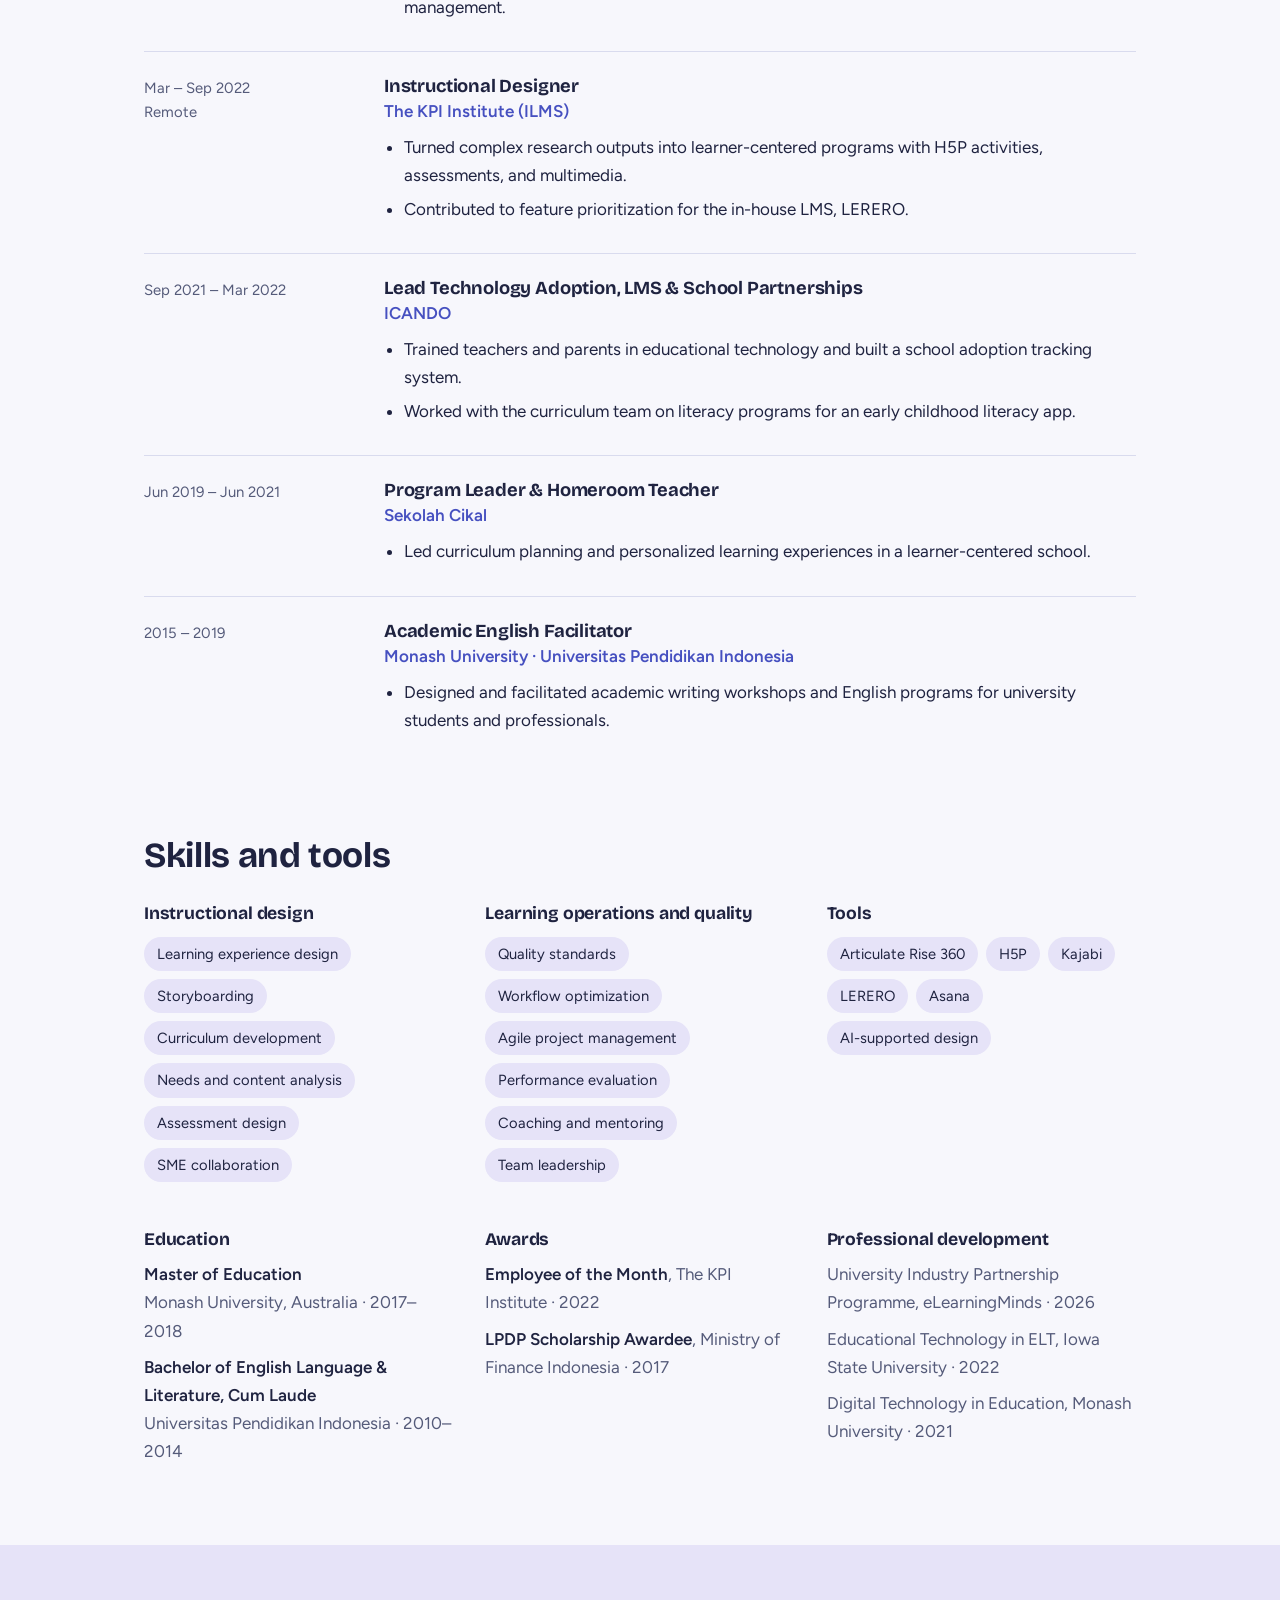
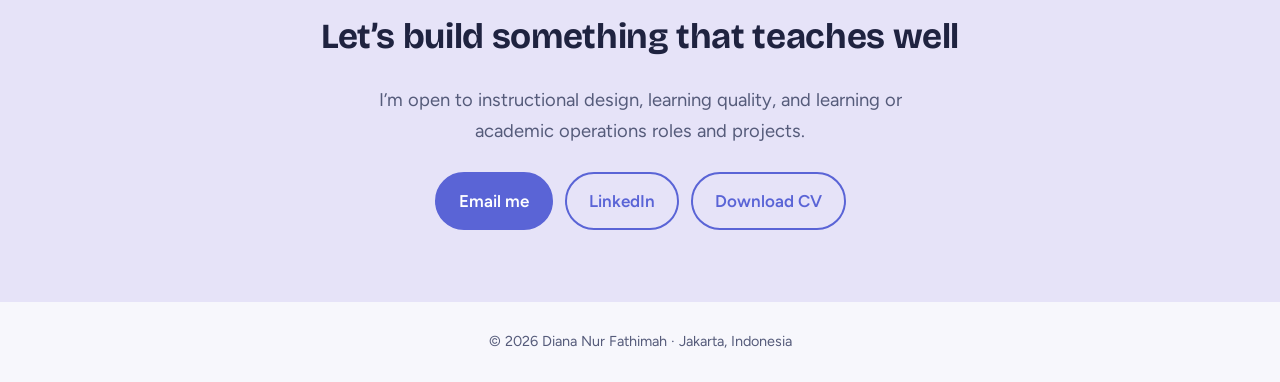
==== commit 76eab6e0: "Add files via upload" ====
--- a/index.html
+++ b/index.html
@@ -95,6 +95,13 @@
 .course ol{margin:0;padding-left:20px;color:#cfd3ef}
 .course li{margin-bottom:8px}
 
+
+.course+.course{margin-top:24px}
+.btns{display:flex;flex-wrap:wrap;gap:12px}
+.courses .btn.ghost{color:#b4bbff;border-color:#b4bbff}
+.courses .btn.ghost:hover{background:#343a76}
+.course ol a{color:#b4bbff}
+
 /* experience */
 .job{display:grid;grid-template-columns:200px 1fr;gap:8px 40px;padding:24px 0;border-top:1px solid var(--line)}
 .job .when{color:var(--muted);font-size:.93rem}
@@ -257,6 +264,25 @@
         </ol>
       </div>
     </div>
+    <div class="course">
+      <div>
+        <h3>Handling Customer Complaints: From Recognition to Resolution</h3>
+        <p>A scenario-based learning journey for newly hired client-facing bank employees. Learners follow Hakim through one realistic customer conversation and practice every decision. Each choice shows the action, its consequence, and a judgment on why it works or falls short. I designed it on the CCAF model (Context, Challenge, Activity, Feedback) and built the same story in two tools.</p>
+        <ul class="tags"><li>Scenario-based</li><li>CCAF</li><li>Rise 360 and Storyline</li><li>Laptop and mobile</li></ul>
+        <div class="btns">
+          <a class="btn primary" href="complaints-rise/index.html" target="_blank" rel="noopener">Try the Rise 360 version</a>
+          <a class="btn ghost" href="complaints-storyline/story.html" target="_blank" rel="noopener">Try the Storyline version</a>
+        </div>
+      </div>
+      <div>
+        <div class="free">From plan to finished course</div>
+        <ol>
+          <li><a href="CCAF_Storyboard_Diana_Nur_Fathimah.pdf" target="_blank" rel="noopener">Read the storyboard and learning design plan</a> (PDF).</li>
+          <li>Play the Rise 360 version.</li>
+          <li>Play the Storyline version and compare the two.</li>
+        </ol>
+      </div>
+    </div>
   </div>
 </section>
 
